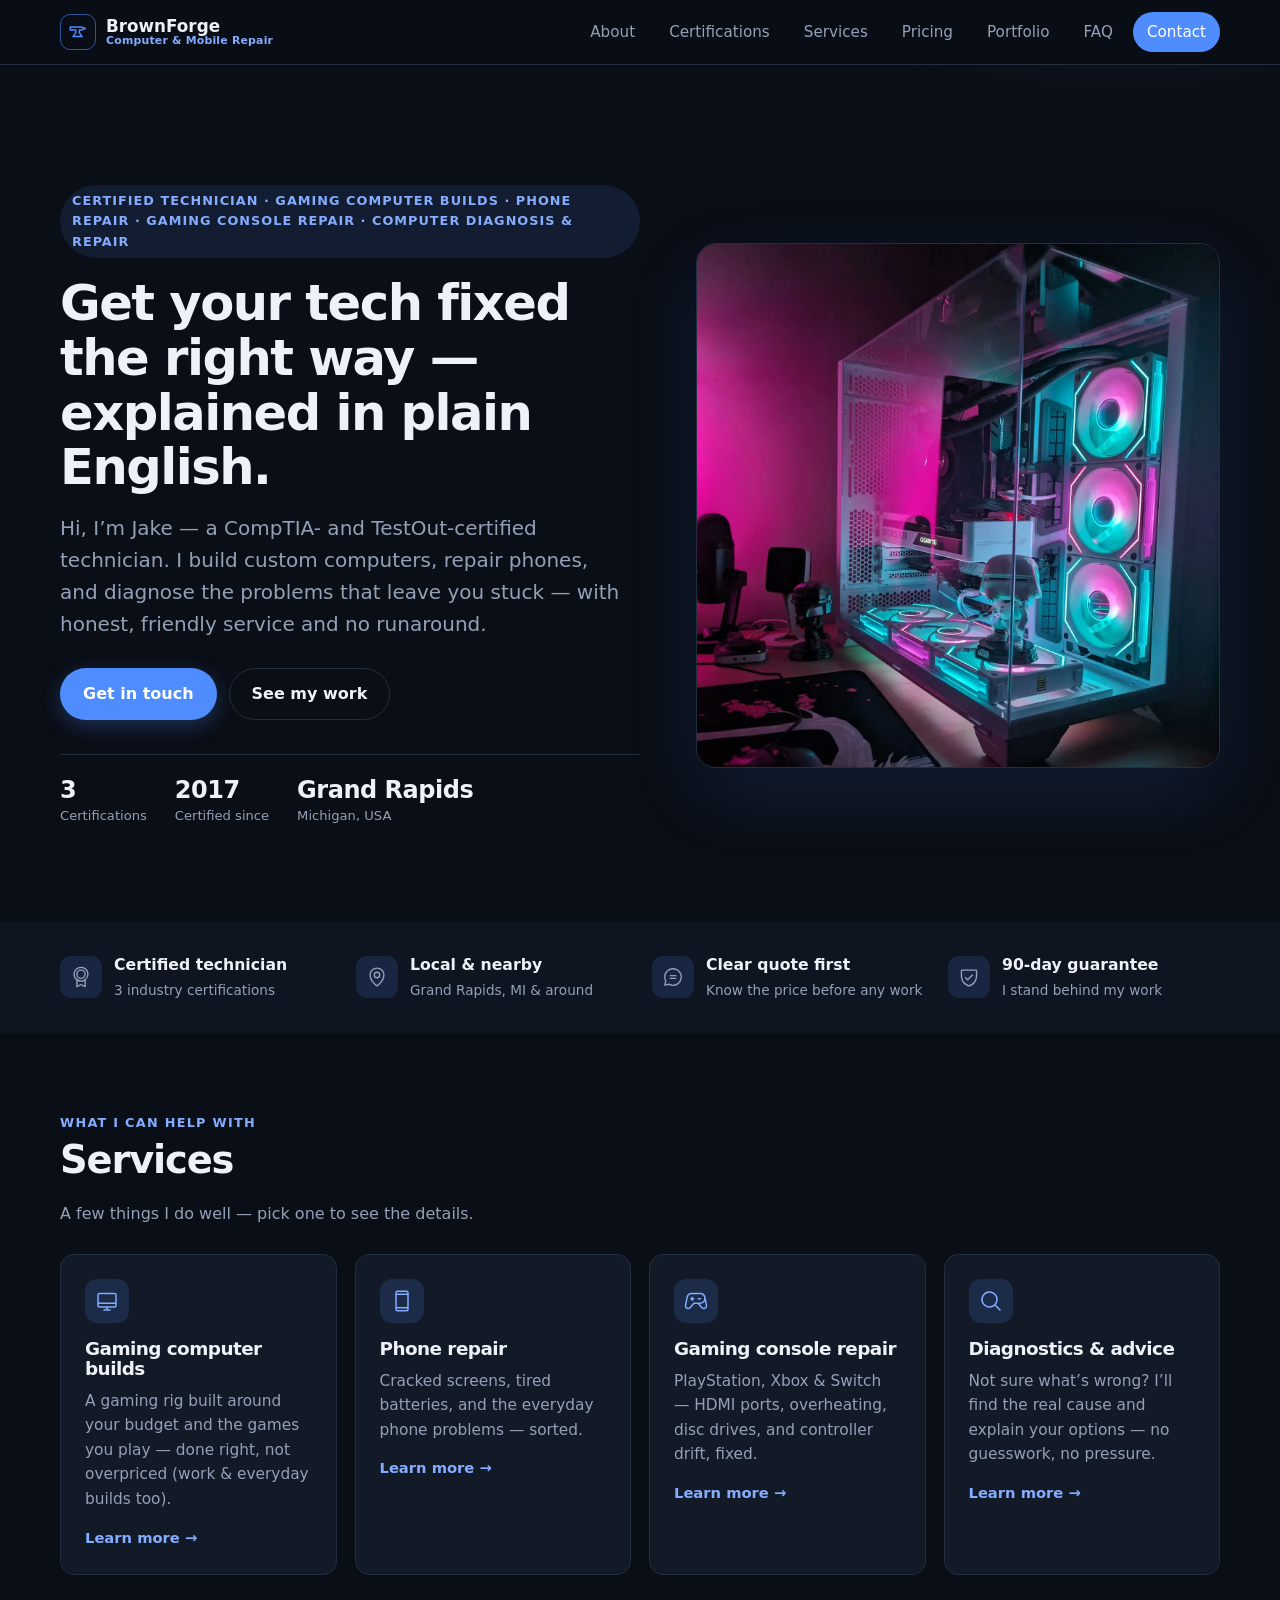
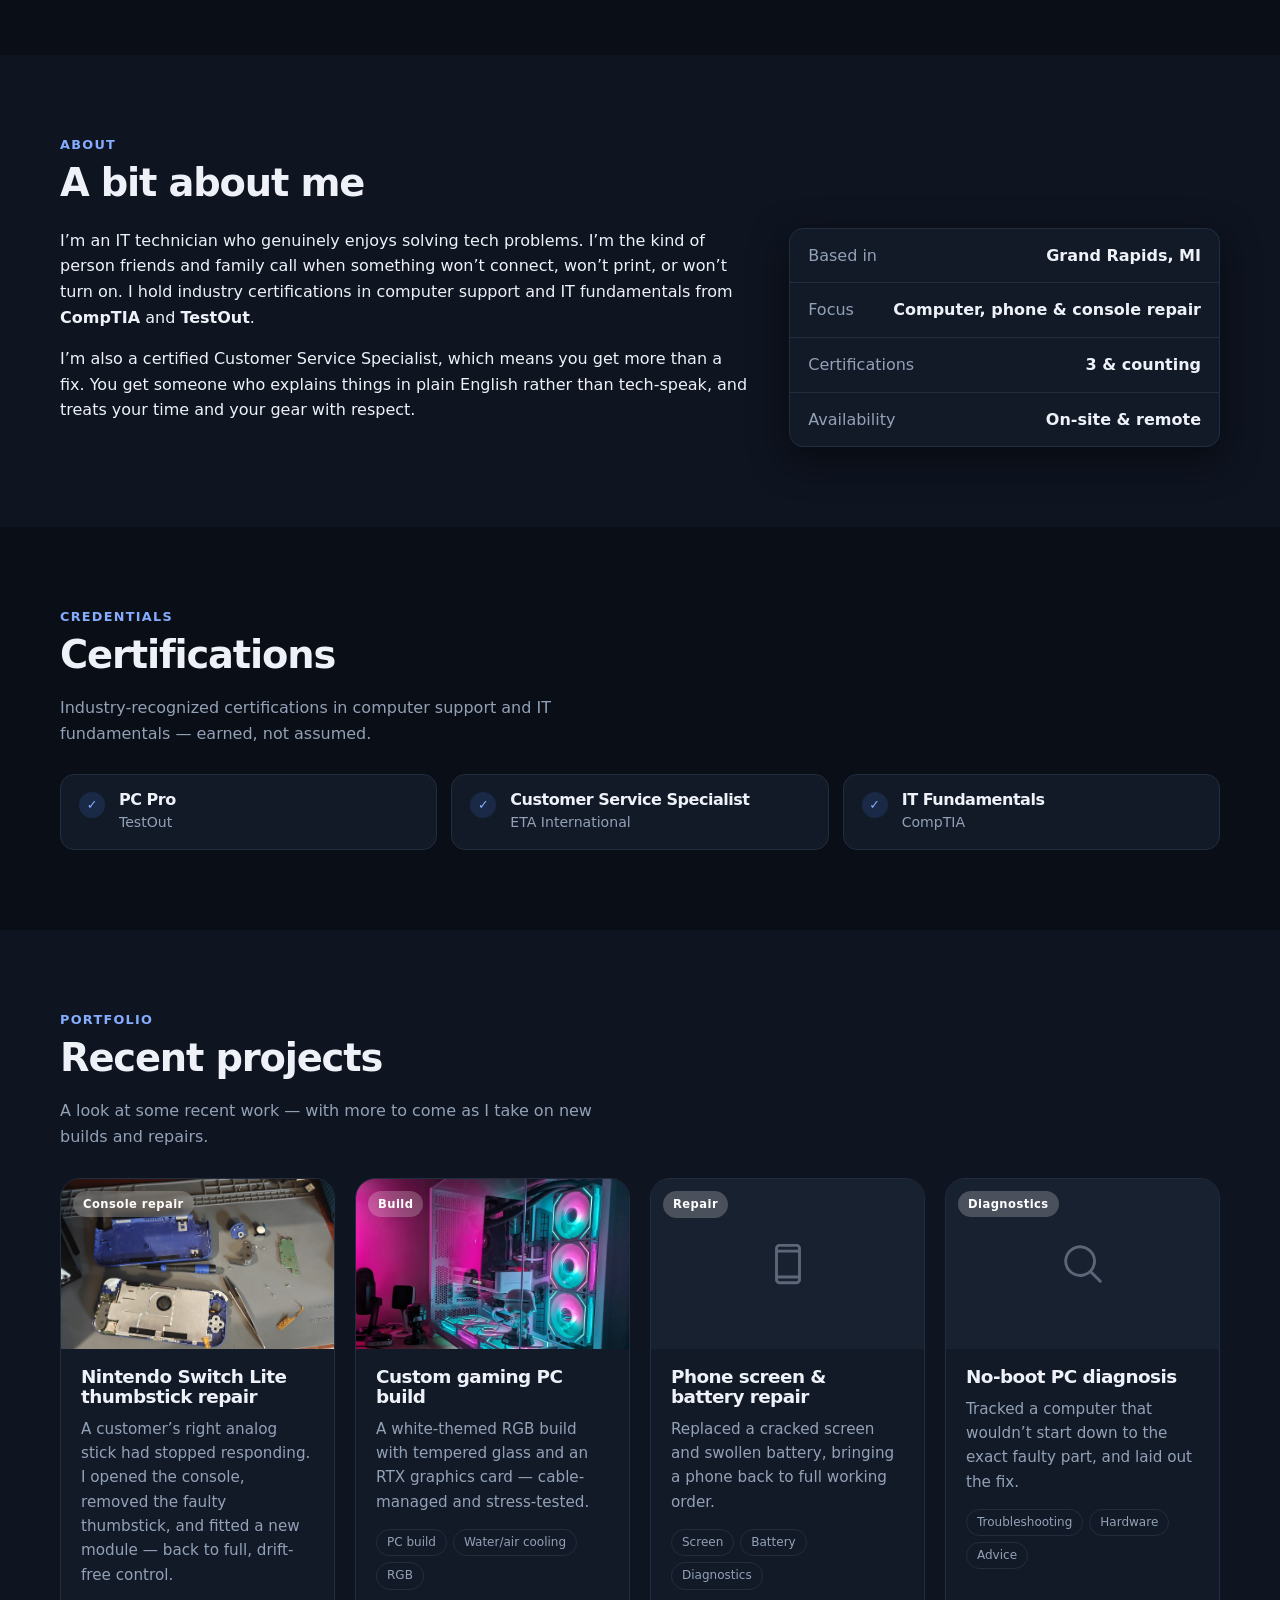
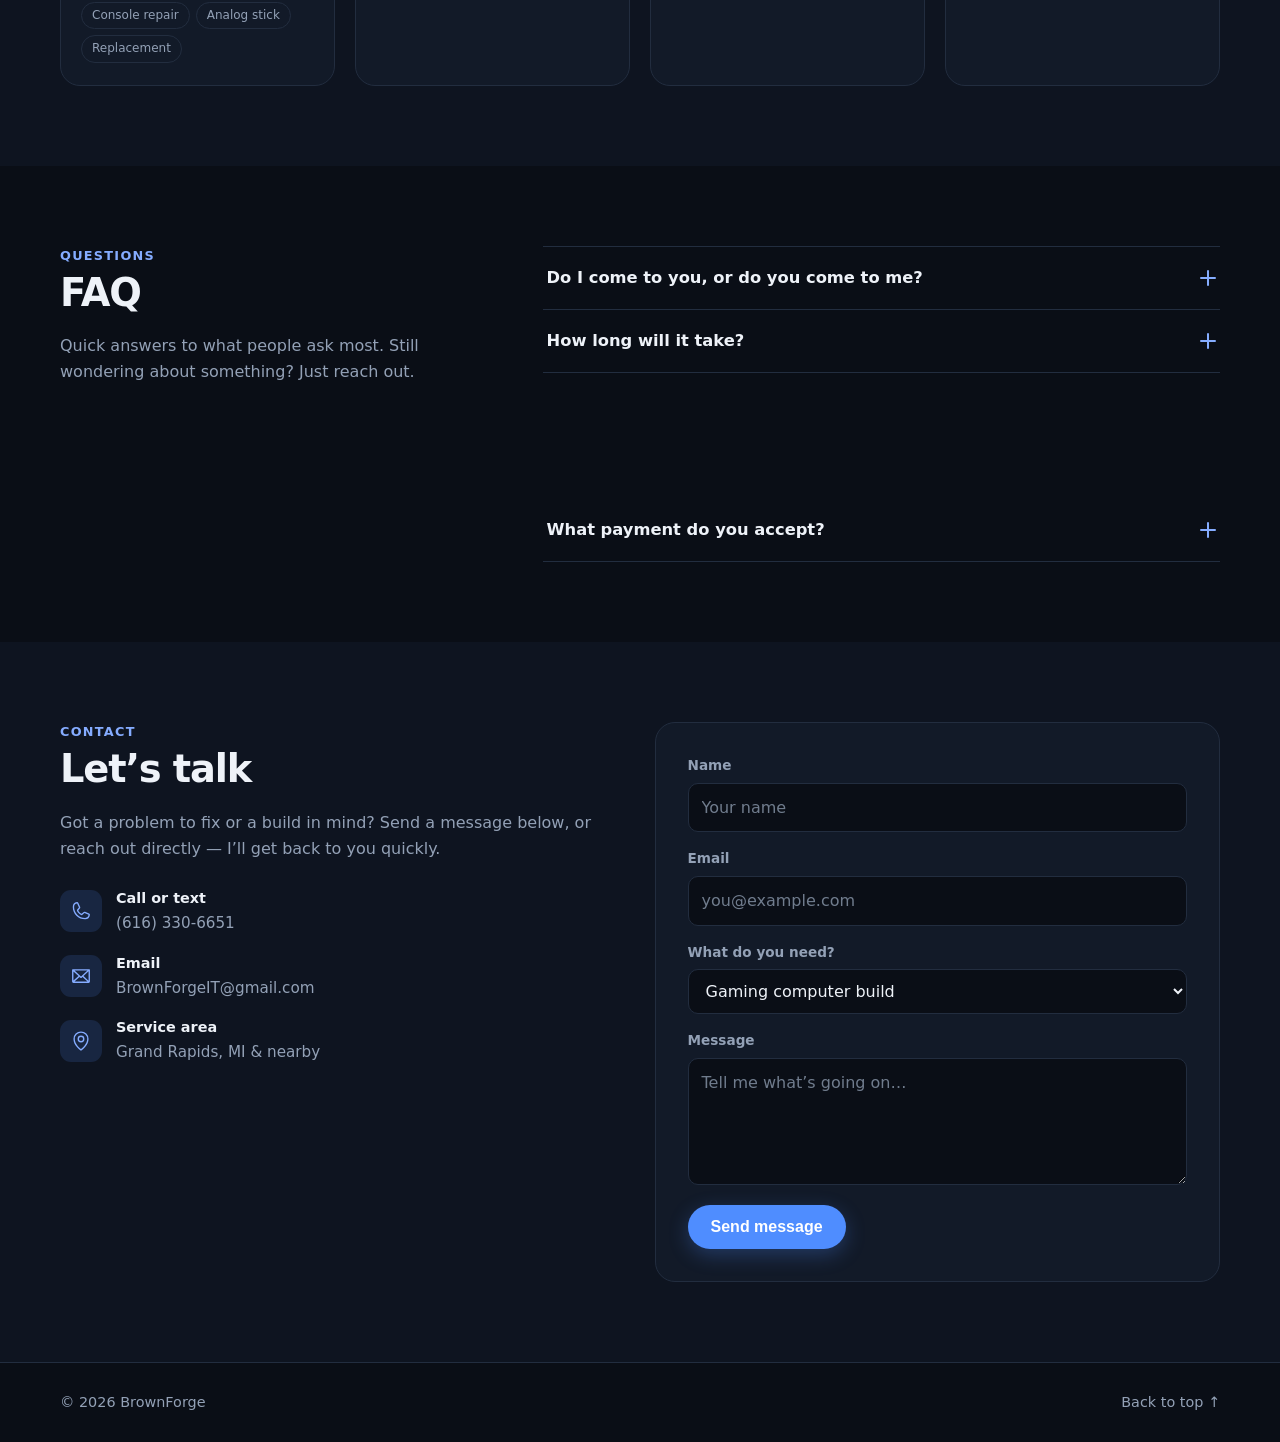
==== index.html @ c75d3c76 "Remove em-dashes from About section Rework the two About paragraphs into clean sentence breaks inste" ====
<!DOCTYPE html>
<html lang="en">
<head>
  <meta charset="UTF-8" />
  <meta name="viewport" content="width=device-width, initial-scale=1" />

  <!-- ============================================================= -->
  <!--  EDIT ME:  Your name / brand, and the one-line description.   -->
  <!-- ============================================================= -->
  <title>BrownForge Computer &amp; Mobile Repair — Grand Rapids, MI</title>
  <meta name="description" content="BrownForge Computer &amp; Mobile Repair — certified technician in Grand Rapids, MI. Gaming PC builds, phone repair, gaming console repair, and computer diagnostics, explained in plain English." />

  <!-- Social / link-preview card -->
  <meta property="og:site_name" content="BrownForge Computer &amp; Mobile Repair" />
  <meta property="og:title" content="BrownForge Computer &amp; Mobile Repair" />
  <meta property="og:description" content="Certified computer &amp; phone repair in Grand Rapids, MI. Gaming PC builds, screen &amp; battery repair, gaming console repair, and diagnostics — explained in plain English." />
  <meta property="og:url" content="https://brownforgeit.com/" />
  <meta property="og:type" content="website" />
  <meta property="og:image" content="https://brownforgeit.com/assets/og-image.png" />
  <meta property="og:image:width" content="1200" />
  <meta property="og:image:height" content="630" />
  <meta property="og:image:alt" content="BrownForge Computer &amp; Mobile Repair logo" />
  <meta name="twitter:card" content="summary_large_image" />
  <meta name="twitter:image" content="https://brownforgeit.com/assets/og-image.png" />

  <meta name="theme-color" content="#0a0e16" />

  <link rel="icon" href="assets/favicon.svg" type="image/svg+xml" />
  <link rel="stylesheet" href="styles.css" />
</head>
<body>
  <!-- Header / nav -->
  <header class="site-header" id="top">
    <div class="wrap header-inner">
      <a class="brand" href="#top" aria-label="BrownForge Computer &amp; Mobile Repair — home">
        <span class="brand-mark" aria-hidden="true">
          <svg viewBox="0 0 24 24" fill="none" stroke="currentColor" stroke-width="1.6" stroke-linecap="round" stroke-linejoin="round">
            <path d="M3.5 6.5 H15.5 L20 8.2 L15.5 9.9 H13.5 V13 L16.5 17 H6.5 L9.5 13 V9.9 H3.5 Z"/>
          </svg>
        </span>
        <span class="brand-name">BrownForge <span class="brand-sub">Computer &amp; Mobile Repair</span></span>
      </a>

      <nav class="nav" id="nav" aria-label="Primary">
        <a href="#about">About</a>
        <a href="#certs">Certifications</a>
        <a href="#services">Services</a>
        <a href="pricing.html">Pricing</a>
        <a href="#portfolio">Portfolio</a>
        <a href="#faq">FAQ</a>
        <a href="#contact" class="nav-cta">Contact</a>
      </nav>

      <button class="nav-toggle" id="navToggle" aria-label="Menu" aria-expanded="false">
        <span></span><span></span><span></span>
      </button>
    </div>
  </header>

  <main>
    <!-- Hero -->
    <section class="hero">
      <div class="wrap hero-inner">
        <div class="hero-text">
          <p class="eyebrow">Certified technician · Gaming computer builds · phone repair · gaming console repair · computer diagnosis &amp; repair</p>
          <h1>Get your tech fixed the right&nbsp;way &mdash;<br />explained in plain English.</h1>
          <p class="lede">
            Hi, I&rsquo;m Jake &mdash; a CompTIA- and TestOut-certified
            technician. I build custom computers, repair phones, and diagnose
            the problems that leave you stuck &mdash; with honest, friendly
            service and no runaround.
          </p>
          <div class="hero-actions">
            <a href="#contact" class="btn btn-primary">Get in touch</a>
            <a href="#portfolio" class="btn btn-ghost">See my work</a>
          </div>
          <ul class="hero-stats">
            <li><strong>3</strong><span>Certifications</span></li>
            <li><strong>2017</strong><span>Certified since</span></li>
            <li><strong>Grand Rapids</strong><span>Michigan, USA</span></li>
          </ul>
        </div>
        <figure class="hero-media">
          <img src="assets/pc-build.jpg"
               alt="Custom white gaming PC built by Jake — tempered-glass case, Gigabyte GeForce RTX graphics card, and triple RGB cooling fans" />
        </figure>
      </div>
    </section>

    <!-- Trust bar -->
    <section class="section section-alt trust-section">
      <div class="wrap">
        <ul class="trust-bar">
          <li>
            <span class="trust-ico" aria-hidden="true"><svg class="ico" viewBox="0 0 256 256" fill="currentColor" aria-hidden="true"><path d="M216,96A88,88,0,1,0,72,163.83V240a8,8,0,0,0,11.58,7.16L128,225l44.43,22.21A8.07,8.07,0,0,0,176,248a8,8,0,0,0,8-8V163.83A87.85,87.85,0,0,0,216,96ZM56,96a72,72,0,1,1,72,72A72.08,72.08,0,0,1,56,96ZM168,227.06l-36.43-18.21a8,8,0,0,0-7.16,0L88,227.06V174.37a87.89,87.89,0,0,0,80,0ZM128,152A56,56,0,1,0,72,96,56.06,56.06,0,0,0,128,152Zm0-96A40,40,0,1,1,88,96,40,40,0,0,1,128,56Z"/></svg></span>
            <div><strong>Certified technician</strong><span>3 industry certifications</span></div>
          </li>
          <li>
            <span class="trust-ico" aria-hidden="true"><svg class="ico" viewBox="0 0 256 256" fill="currentColor" aria-hidden="true"><path d="M128,64a40,40,0,1,0,40,40A40,40,0,0,0,128,64Zm0,64a24,24,0,1,1,24-24A24,24,0,0,1,128,128Zm0-112a88.1,88.1,0,0,0-88,88c0,31.4,14.51,64.68,42,96.25a254.19,254.19,0,0,0,41.45,38.3,8,8,0,0,0,9.18,0A254.19,254.19,0,0,0,174,200.25c27.45-31.57,42-64.85,42-96.25A88.1,88.1,0,0,0,128,16Zm0,206c-16.53-13-72-60.75-72-118a72,72,0,0,1,144,0C200,161.23,144.53,209,128,222Z"/></svg></span>
            <div><strong>Local &amp; nearby</strong><span>Grand Rapids, MI &amp; around</span></div>
          </li>
          <li>
            <span class="trust-ico" aria-hidden="true"><svg class="ico" viewBox="0 0 256 256" fill="currentColor" aria-hidden="true"><path d="M168,112a8,8,0,0,1-8,8H96a8,8,0,0,1,0-16h64A8,8,0,0,1,168,112Zm-8,24H96a8,8,0,0,0,0,16h64a8,8,0,0,0,0-16Zm72-8A104,104,0,0,1,79.12,219.82L45.07,231.17a16,16,0,0,1-20.24-20.24l11.35-34.05A104,104,0,1,1,232,128Zm-16,0A88,88,0,1,0,51.81,172.06a8,8,0,0,1,.66,6.54L40,216,77.4,203.53a7.85,7.85,0,0,1,2.53-.42,8,8,0,0,1,4,1.08A88,88,0,0,0,216,128Z"/></svg></span>
            <div><strong>Clear quote first</strong><span>Know the price before any work</span></div>
          </li>
          <li>
            <span class="trust-ico" aria-hidden="true"><svg class="ico" viewBox="0 0 256 256" fill="currentColor" aria-hidden="true"><path d="M208,40H48A16,16,0,0,0,32,56v56c0,52.72,25.52,84.67,46.93,102.19,23.06,18.86,46,25.26,47,25.53a8,8,0,0,0,4.2,0c1-.27,23.91-6.67,47-25.53C198.48,196.67,224,164.72,224,112V56A16,16,0,0,0,208,40Zm0,72c0,37.07-13.66,67.16-40.6,89.42A129.3,129.3,0,0,1,128,223.62a128.25,128.25,0,0,1-38.92-21.81C61.82,179.51,48,149.3,48,112l0-56,160,0ZM82.34,141.66a8,8,0,0,1,11.32-11.32L112,148.69l50.34-50.35a8,8,0,0,1,11.32,11.32l-56,56a8,8,0,0,1-11.32,0Z"/></svg></span>
            <div><strong>90-day guarantee</strong><span>I stand behind my work</span></div>
          </li>
        </ul>
      </div>
    </section>

    <!-- Services -->
    <section id="services" class="section">
      <div class="wrap">
        <p class="kicker">What I can help with</p>
        <h2>Services</h2>
        <p class="section-lede">
          A few things I do well &mdash; pick one to see the details.
        </p>

        <div class="cards">
          <a class="card" href="pc-builds.html">
            <div class="card-ico" aria-hidden="true"><svg class="ico" viewBox="0 0 256 256" fill="currentColor" aria-hidden="true"><path d="M208,40H48A24,24,0,0,0,24,64V176a24,24,0,0,0,24,24h72v16H96a8,8,0,0,0,0,16h64a8,8,0,0,0,0-16H136V200h72a24,24,0,0,0,24-24V64A24,24,0,0,0,208,40ZM48,56H208a8,8,0,0,1,8,8v80H40V64A8,8,0,0,1,48,56ZM208,184H48a8,8,0,0,1-8-8V160H216v16A8,8,0,0,1,208,184Z"/></svg></div>
            <h3>Gaming computer builds</h3>
            <p>A gaming rig built around your budget and the games you play &mdash; done right, not overpriced (work &amp; everyday builds too).</p>
            <span class="card-link">Learn more &rarr;</span>
          </a>

          <a class="card" href="phone-repair.html">
            <div class="card-ico" aria-hidden="true"><svg class="ico" viewBox="0 0 256 256" fill="currentColor" aria-hidden="true"><path d="M176,16H80A24,24,0,0,0,56,40V216a24,24,0,0,0,24,24h96a24,24,0,0,0,24-24V40A24,24,0,0,0,176,16ZM72,64H184V192H72Zm8-32h96a8,8,0,0,1,8,8v8H72V40A8,8,0,0,1,80,32Zm96,192H80a8,8,0,0,1-8-8v-8H184v8A8,8,0,0,1,176,224Z"/></svg></div>
            <h3>Phone repair</h3>
            <p>Cracked screens, tired batteries, and the everyday phone problems &mdash; sorted.</p>
            <span class="card-link">Learn more &rarr;</span>
          </a>

          <a class="card" href="console-repair.html">
            <div class="card-ico" aria-hidden="true"><svg class="ico" viewBox="0 0 256 256" fill="currentColor" aria-hidden="true"><path d="M176,112H152a8,8,0,0,1,0-16h24a8,8,0,0,1,0,16ZM104,96H96V88a8,8,0,0,0-16,0v8H72a8,8,0,0,0,0,16h8v8a8,8,0,0,0,16,0v-8h8a8,8,0,0,0,0-16ZM241.48,200.65a36,36,0,0,1-54.94,4.81c-.12-.12-.24-.24-.35-.37L146.48,160h-37L69.81,205.09l-.35.37A36.08,36.08,0,0,1,44,216,36,36,0,0,1,8.56,173.75a.68.68,0,0,1,0-.14L24.93,89.52A59.88,59.88,0,0,1,83.89,40H172a60.08,60.08,0,0,1,59,49.25c0,.06,0,.12,0,.18l16.37,84.17a.68.68,0,0,1,0,.14A35.74,35.74,0,0,1,241.48,200.65ZM172,144a44,44,0,0,0,0-88H83.89A43.9,43.9,0,0,0,40.68,92.37l0,.13L24.3,176.59A20,20,0,0,0,58,194.3l41.92-47.59a8,8,0,0,1,6-2.71Zm59.7,32.59-8.74-45A60,60,0,0,1,172,160h-4.2L198,194.31a20.09,20.09,0,0,0,17.46,5.39,20,20,0,0,0,16.23-23.11Z"/></svg></div>
            <h3>Gaming console repair</h3>
            <p>PlayStation, Xbox &amp; Switch &mdash; HDMI ports, overheating, disc drives, and controller drift, fixed.</p>
            <span class="card-link">Learn more &rarr;</span>
          </a>

          <a class="card" href="diagnostics.html">
            <div class="card-ico" aria-hidden="true"><svg class="ico" viewBox="0 0 256 256" fill="currentColor" aria-hidden="true"><path d="M229.66,218.34l-50.07-50.06a88.11,88.11,0,1,0-11.31,11.31l50.06,50.07a8,8,0,0,0,11.32-11.32ZM40,112a72,72,0,1,1,72,72A72.08,72.08,0,0,1,40,112Z"/></svg></div>
            <h3>Diagnostics &amp; advice</h3>
            <p>Not sure what&rsquo;s wrong? I&rsquo;ll find the real cause and explain your options &mdash; no guesswork, no pressure.</p>
            <span class="card-link">Learn more &rarr;</span>
          </a>
        </div>
      </div>
    </section>

    <!-- About -->
    <section id="about" class="section section-alt">
      <div class="wrap">
        <p class="kicker">About</p>
        <h2>A bit about me</h2>
        <div class="about-grid">
          <div>
            <p>
              I&rsquo;m an IT technician who genuinely enjoys solving tech
              problems. I&rsquo;m the kind of person friends and family call when
              something won&rsquo;t connect, won&rsquo;t print, or won&rsquo;t
              turn on. I hold industry certifications in computer support
              and IT fundamentals from <strong>CompTIA</strong> and
              <strong>TestOut</strong>.
            </p>
            <p>
              I&rsquo;m also a certified Customer Service Specialist, which
              means you get more than a fix. You get someone who
              explains things in plain English rather than tech-speak, and
              treats your time and your gear with respect.
            </p>
          </div>
          <ul class="fact-list">
            <li><span>Based in</span> <strong>Grand Rapids, MI</strong></li>
            <li><span>Focus</span> <strong>Computer, phone &amp; console repair</strong></li>
            <li><span>Certifications</span> <strong>3 &amp; counting</strong></li>
            <li><span>Availability</span> <strong>On-site &amp; remote</strong></li>
          </ul>
        </div>
      </div>
    </section>

    <!-- Certifications -->
    <section id="certs" class="section">
      <div class="wrap">
        <p class="kicker">Credentials</p>
        <h2>Certifications</h2>
        <p class="section-lede">
          Industry-recognized certifications in computer support and IT
          fundamentals &mdash; earned, not assumed.
        </p>

        <div class="certs">
          <article class="cert">
            <span class="cert-badge" aria-hidden="true">✓</span>
            <div>
              <h3>PC Pro</h3>
              <p>TestOut</p>
            </div>
          </article>
          <article class="cert">
            <span class="cert-badge" aria-hidden="true">✓</span>
            <div>
              <h3>Customer Service Specialist</h3>
              <p>ETA International</p>
            </div>
          </article>
          <article class="cert">
            <span class="cert-badge" aria-hidden="true">✓</span>
            <div>
              <h3>IT Fundamentals</h3>
              <p>CompTIA</p>
            </div>
          </article>
        </div>
      </div>
    </section>

    <!-- Portfolio -->
    <section id="portfolio" class="section section-alt">
      <div class="wrap">
        <p class="kicker">Portfolio</p>
        <h2>Recent projects</h2>
        <p class="section-lede">
          A look at some recent work &mdash; with more to come as I take on
          new builds and repairs.
        </p>

        <!-- ============================================================= -->
        <!--  EDIT ME: Duplicate a .project block for each real project.    -->
        <!-- ============================================================= -->
        <div class="projects">
          <a class="project" href="#" aria-label="Nintendo Switch Lite thumbstick repair">
            <div class="project-thumb has-img" data-tag="Console repair">
              <img src="assets/switch-lite-thumbstick.jpg" alt="Nintendo Switch Lite opened on a repair mat — motherboard and blue housing separated, with the replacement right analog thumbstick module, a screwdriver and tweezers" />
            </div>
            <div class="project-body">
              <h3>Nintendo Switch Lite thumbstick repair</h3>
              <p>A customer&rsquo;s right analog stick had stopped responding. I opened the console, removed the faulty thumbstick, and fitted a new module &mdash; back to full, drift-free control.</p>
              <ul class="tags"><li>Console repair</li><li>Analog stick</li><li>Replacement</li></ul>
            </div>
          </a>

          <a class="project" href="#" aria-label="Project one">
            <div class="project-thumb has-img" data-tag="Build">
              <img src="assets/pc-build.jpg" alt="Custom white RGB gaming PC with tempered glass, RTX graphics card, and triple cooling fans" />
            </div>
            <div class="project-body">
              <h3>Custom gaming PC build</h3>
              <p>A white-themed RGB build with tempered glass and an RTX graphics card — cable-managed and stress-tested.</p>
              <ul class="tags"><li>PC build</li><li>Water/air cooling</li><li>RGB</li></ul>
            </div>
          </a>

          <a class="project" href="#" aria-label="Project two">
            <div class="project-thumb" data-tag="Repair"><svg class="ico" viewBox="0 0 256 256" fill="currentColor" aria-hidden="true"><path d="M176,16H80A24,24,0,0,0,56,40V216a24,24,0,0,0,24,24h96a24,24,0,0,0,24-24V40A24,24,0,0,0,176,16ZM72,64H184V192H72Zm8-32h96a8,8,0,0,1,8,8v8H72V40A8,8,0,0,1,80,32Zm96,192H80a8,8,0,0,1-8-8v-8H184v8A8,8,0,0,1,176,224Z"/></svg></div>
            <div class="project-body">
              <h3>Phone screen &amp; battery repair</h3>
              <p>Replaced a cracked screen and swollen battery, bringing a phone back to full working order.</p>
              <ul class="tags"><li>Screen</li><li>Battery</li><li>Diagnostics</li></ul>
            </div>
          </a>

          <a class="project" href="#" aria-label="Project three">
            <div class="project-thumb" data-tag="Diagnostics"><svg class="ico" viewBox="0 0 256 256" fill="currentColor" aria-hidden="true"><path d="M229.66,218.34l-50.07-50.06a88.11,88.11,0,1,0-11.31,11.31l50.06,50.07a8,8,0,0,0,11.32-11.32ZM40,112a72,72,0,1,1,72,72A72.08,72.08,0,0,1,40,112Z"/></svg></div>
            <div class="project-body">
              <h3>No-boot PC diagnosis</h3>
              <p>Tracked a computer that wouldn&rsquo;t start down to the exact faulty part, and laid out the fix.</p>
              <ul class="tags"><li>Troubleshooting</li><li>Hardware</li><li>Advice</li></ul>
            </div>
          </a>
        </div>
      </div>
    </section>

    <!-- FAQ -->
    <section id="faq" class="section">
      <div class="wrap faq-wrap">
        <div class="faq-head">
          <p class="kicker">Questions</p>
          <h2>FAQ</h2>
          <p class="section-lede">Quick answers to what people ask most. Still wondering about something? Just reach out.</p>
        </div>
        <div class="faq">
          <details class="faq-item">
            <summary>Do I come to you, or do you come to me?<span class="faq-mark" aria-hidden="true"></span></summary>
            <p>Both work. Phone repairs and diagnostics are usually easiest as a drop-off, while for PC builds and setup I can arrange whatever&rsquo;s most convenient. I&rsquo;m based in Grand Rapids, MI and serve the surrounding area.</p>
          </details>
          <details class="faq-item">
            <summary>How long will it take?<span class="faq-mark" aria-hidden="true"></span></summary>
            <p>Diagnostics are often same-day. Phone screen, battery, and many console repairs are typically done within a day of the part arriving. Custom builds depend on parts &mdash; most components show up within a few days, with rarer parts taking up to about two weeks.</p>
          </details>
          <details class="faq-item">
            <summary>How much do you charge?<span class="faq-mark" aria-hidden="true"></span></summary>
            <p>Every job is a little different, so I&rsquo;ll always give you a clear quote up front before any work starts &mdash; no surprises. We diagnose first, then you decide whether to go ahead. A diagnostic is $40, and it&rsquo;s waived if you go ahead with the repair. See the <a href="pricing.html">pricing page</a> for typical ranges.</p>
          </details>
          <details class="faq-item">
            <summary>Do you stand behind your work?<span class="faq-mark" aria-hidden="true"></span></summary>
            <p>Absolutely &mdash; every job comes with a 90-day workmanship guarantee. If something I built or repaired has an issue related to my work, get in touch within 90 days and I&rsquo;ll make it right.</p>
          </details>
          <details class="faq-item">
            <summary>What payment do you accept?<span class="faq-mark" aria-hidden="true"></span></summary>
            <p>Cash and common digital payment methods. We&rsquo;ll sort out the details when you book.</p>
          </details>
        </div>
      </div>
    </section>

    <!-- Contact -->
    <section id="contact" class="section section-alt">
      <div class="wrap contact-grid">
        <div class="contact-info">
          <p class="kicker">Contact</p>
          <h2>Let&rsquo;s talk</h2>
          <p class="section-lede">
            Got a problem to fix or a build in mind? Send a message below, or
            reach out directly &mdash; I&rsquo;ll get back to you quickly.
          </p>
          <ul class="contact-methods">
            <li>
              <span class="c-ico" aria-hidden="true"><svg class="ico" viewBox="0 0 256 256" fill="currentColor" aria-hidden="true"><path d="M222.37,158.46l-47.11-21.11-.13-.06a16,16,0,0,0-15.17,1.4,8.12,8.12,0,0,0-.75.56L134.87,160c-15.42-7.49-31.34-23.29-38.83-38.51l20.78-24.71c.2-.25.39-.5.57-.77a16,16,0,0,0,1.32-15.06l0-.12L97.54,33.64a16,16,0,0,0-16.62-9.52A56.26,56.26,0,0,0,32,80c0,79.4,64.6,144,144,144a56.26,56.26,0,0,0,55.88-48.92A16,16,0,0,0,222.37,158.46ZM176,208A128.14,128.14,0,0,1,48,80,40.2,40.2,0,0,1,82.87,40a.61.61,0,0,0,0,.12l21,47L83.2,111.86a6.13,6.13,0,0,0-.57.77,16,16,0,0,0-1,15.7c9.06,18.53,27.73,37.06,46.46,46.11a16,16,0,0,0,15.75-1.14,8.44,8.44,0,0,0,.74-.56L168.89,152l47,21.05h0s.08,0,.11,0A40.21,40.21,0,0,1,176,208Z"/></svg></span>
              <div><strong>Call or text</strong><a href="tel:+16163306651">(616)&nbsp;330-6651</a></div>
            </li>
            <li>
              <span class="c-ico" aria-hidden="true"><svg class="ico" viewBox="0 0 256 256" fill="currentColor" aria-hidden="true"><path d="M224,48H32a8,8,0,0,0-8,8V192a16,16,0,0,0,16,16H216a16,16,0,0,0,16-16V56A8,8,0,0,0,224,48Zm-96,85.15L52.57,64H203.43ZM98.71,128,40,181.81V74.19Zm11.84,10.85,12,11.05a8,8,0,0,0,10.82,0l12-11.05,58,53.15H52.57ZM157.29,128,216,74.18V181.82Z"/></svg></span>
              <div><strong>Email</strong><a href="mailto:BrownForgeIT@gmail.com">BrownForgeIT@gmail.com</a></div>
            </li>
            <li>
              <span class="c-ico" aria-hidden="true"><svg class="ico" viewBox="0 0 256 256" fill="currentColor" aria-hidden="true"><path d="M128,64a40,40,0,1,0,40,40A40,40,0,0,0,128,64Zm0,64a24,24,0,1,1,24-24A24,24,0,0,1,128,128Zm0-112a88.1,88.1,0,0,0-88,88c0,31.4,14.51,64.68,42,96.25a254.19,254.19,0,0,0,41.45,38.3,8,8,0,0,0,9.18,0A254.19,254.19,0,0,0,174,200.25c27.45-31.57,42-64.85,42-96.25A88.1,88.1,0,0,0,128,16Zm0,206c-16.53-13-72-60.75-72-118a72,72,0,0,1,144,0C200,161.23,144.53,209,128,222Z"/></svg></span>
              <div><strong>Service area</strong><span>Grand Rapids, MI &amp; nearby</span></div>
            </li>
          </ul>
        </div>

        <div class="contact-form-wrap">
          <form class="contact-form" id="contactForm" action="https://formspree.io/f/mnjeolee" method="POST">
            <!-- Formspree settings -->
            <input type="hidden" name="_subject" value="New message from brownforgeit.com" />
            <input type="hidden" name="_next" value="https://brownforgeit.com/thanks.html" />
            <!-- honeypot: bots fill this, humans never see it -->
            <input type="text" name="_gotcha" tabindex="-1" autocomplete="off" style="display:none" aria-hidden="true" />

            <div class="field">
              <label for="cf-name">Name</label>
              <input id="cf-name" name="name" type="text" required placeholder="Your name" />
            </div>
            <div class="field">
              <label for="cf-email">Email</label>
              <input id="cf-email" name="email" type="email" required placeholder="you@example.com" />
            </div>
            <div class="field">
              <label for="cf-topic">What do you need?</label>
              <select id="cf-topic" name="topic">
                <option>Gaming computer build</option>
                <option>Phone repair</option>
                <option>Gaming console repair</option>
                <option>Diagnostics &amp; advice</option>
                <option>Something else</option>
              </select>
            </div>
            <div class="field">
              <label for="cf-msg">Message</label>
              <textarea id="cf-msg" name="message" rows="4" required placeholder="Tell me what&rsquo;s going on…"></textarea>
            </div>
            <p class="form-error" id="formError" role="alert" hidden></p>
            <button type="submit" class="btn btn-primary">Send message</button>
          </form>
          <div class="form-success" id="formSuccess" hidden>
            <span class="c-ico" aria-hidden="true" style="margin:0 auto 14px"><svg class="ico" viewBox="0 0 256 256" fill="currentColor" aria-hidden="true"><path d="M173.66,98.34a8,8,0,0,1,0,11.32l-56,56a8,8,0,0,1-11.32,0l-24-24a8,8,0,0,1,11.32-11.32L112,148.69l50.34-50.35A8,8,0,0,1,173.66,98.34ZM232,128A104,104,0,1,1,128,24,104.11,104.11,0,0,1,232,128Zm-16,0a88,88,0,1,0-88,88A88.1,88.1,0,0,0,216,128Z"/></svg></span>
            <h3>Message sent &mdash; thank you!</h3>
            <p>Thanks for reaching out. I&rsquo;ll get back to you at the email you provided as soon as I can.</p>
          </div>
        </div>
      </div>
    </section>
  </main>

  <footer class="site-footer">
    <div class="wrap footer-inner">
      <span>&copy; <span id="year"></span> BrownForge</span>
      <a href="#top" class="to-top">Back to top ↑</a>
    </div>
  </footer>

  <script src="app.js"></script>
</body>
</html>
---- styles.css ----
/* =================================================================
   Theme tokens — edit these to rebrand the whole site at once.
   Bold & dark: committed dark theme with one crisp accent.
   ================================================================= */
:root {
  --accent: #4f8dff;          /* crisp blue accent (on accent = white ink) */
  --accent-strong: #85acff;   /* lighter accent for text/links on dark */
  --accent-ink: #ffffff;      /* text on accent */
  --accent-soft: color-mix(in srgb, var(--accent) 15%, transparent);

  --bg: #0a0e16;              /* near-black navy */
  --bg-alt: #0e1420;         /* subtly lifted band */
  --surface: #121a28;        /* cards */
  --surface-2: #18212f;      /* subtle tiles */
  --border: #222d3f;

  --text: #eef2f8;
  --text-soft: #93a1b6;

  --radius: 14px;
  --radius-lg: 20px;
  --shadow: 0 12px 36px rgba(0, 0, 0, 0.5);
  --maxw: 1200px;
  --font: system-ui, -apple-system, "Segoe UI", Roboto, Helvetica, Arial, sans-serif;
}

/* ---------- base ---------- */
* { box-sizing: border-box; }
[hidden] { display: none !important; }
html { scroll-behavior: smooth; }
body {
  margin: 0;
  font-family: var(--font);
  color: var(--text);
  background: var(--bg);
  line-height: 1.6;
  -webkit-font-smoothing: antialiased;
}
h1, h2, h3 { line-height: 1.1; margin: 0 0 .5em; letter-spacing: -0.03em; font-weight: 800; }
p { margin: 0 0 1em; }
a { color: inherit; text-decoration: none; }

/* consistent inline icons — Phosphor (filled, inherit text color via currentColor) */
.ico { width: 24px; height: 24px; display: block; fill: currentColor; }
code {
  font-family: ui-monospace, "SF Mono", Menlo, Consolas, monospace;
  background: var(--bg-alt);
  border: 1px solid var(--border);
  padding: .1em .4em;
  border-radius: 6px;
  font-size: .88em;
}
.wrap { width: 100%; max-width: var(--maxw); margin: 0 auto; padding: 0 20px; }

/* ---------- header ---------- */
.site-header {
  position: sticky;
  top: 0;
  z-index: 50;
  background: color-mix(in srgb, var(--bg) 82%, transparent);
  backdrop-filter: saturate(160%) blur(10px);
  border-bottom: 1px solid var(--border);
}
.header-inner {
  display: flex;
  align-items: center;
  justify-content: space-between;
  height: 64px;
}
.brand { display: flex; align-items: center; gap: 10px; font-weight: 700; }
.brand-mark {
  display: inline-grid;
  place-items: center;
  width: 36px; height: 36px;
  border-radius: 10px;
  background: transparent;
  border: 1.5px solid color-mix(in srgb, var(--accent) 55%, transparent);
  color: var(--accent);
  flex: none;
}
.brand-mark svg { width: 22px; height: 22px; display: block; }
.brand-name { display: flex; flex-direction: column; font-size: 1.05rem; line-height: 1.08; }
.brand-sub { color: var(--accent-strong); font-weight: 600; font-size: .68rem; letter-spacing: .02em; }

.nav { display: flex; align-items: center; gap: 6px; }
.nav a {
  padding: 8px 14px;
  border-radius: 999px;
  color: var(--text-soft);
  font-weight: 500;
  font-size: .95rem;
  transition: color .15s, background .15s;
}
.nav a:hover { color: var(--text); background: var(--bg-alt); }
.nav .nav-cta {
  color: var(--accent-ink);
  background: var(--accent);
}
.nav .nav-cta:hover { background: var(--accent-strong); color: var(--accent-ink); }

.nav-toggle {
  display: none;
  flex-direction: column;
  gap: 5px;
  background: none;
  border: 0;
  cursor: pointer;
  padding: 8px;
}
.nav-toggle span {
  width: 24px; height: 2px;
  background: var(--text);
  border-radius: 2px;
  transition: transform .2s, opacity .2s;
}

/* ---------- hero ---------- */
.hero {
  position: relative;
  padding: clamp(64px, 12vw, 120px) 0 clamp(48px, 9vw, 96px);
  overflow: hidden;
}
.hero::before {
  content: "";
  position: absolute;
  inset: -30% -10% auto 20%;
  height: 560px;
  background:
    radial-gradient(45% 55% at 75% 15%, color-mix(in srgb, var(--accent) 20%, transparent), transparent 70%);
  z-index: -1;
  filter: blur(20px);
  opacity: .8;
}
.eyebrow {
  display: inline-block;
  font-size: .8rem;
  font-weight: 600;
  letter-spacing: .08em;
  text-transform: uppercase;
  color: var(--accent-strong);
  background: color-mix(in srgb, var(--accent) 12%, transparent);
  padding: 6px 12px;
  border-radius: 999px;
  margin-bottom: 18px;
}
.hero-inner {
  display: grid;
  grid-template-columns: 1.05fr 0.95fr;
  gap: clamp(32px, 5vw, 56px);
  align-items: center;
}
.hero h1 { font-size: clamp(1.9rem, 5vw, 3.1rem); margin-bottom: .35em; }
.lede {
  font-size: clamp(1.05rem, 2.4vw, 1.25rem);
  color: var(--text-soft);
  max-width: 44ch;
}
.hero-actions { display: flex; flex-wrap: wrap; gap: 12px; margin-top: 28px; }
.hero-stats {
  list-style: none;
  display: flex;
  flex-wrap: wrap;
  gap: 28px;
  margin: 34px 0 0;
  padding: 22px 0 0;
  border-top: 1px solid var(--border);
}
.hero-stats li { display: flex; flex-direction: column; }
.hero-stats strong { font-size: 1.5rem; line-height: 1.1; letter-spacing: -0.02em; }
.hero-stats span { font-size: .82rem; color: var(--text-soft); margin-top: 2px; }
.hero-media {
  margin: 0;
  border-radius: var(--radius-lg);
  overflow: hidden;
  border: 1px solid var(--border);
  box-shadow:
    0 24px 70px rgba(79, 141, 255, 0.16),
    var(--shadow);
  aspect-ratio: 1 / 1;
}
.hero-media img { display: block; width: 100%; height: 100%; object-fit: cover; }

@media (max-width: 860px) {
  .hero-inner { grid-template-columns: 1fr; }
  .hero-media { max-width: 460px; }
}

/* ---------- buttons ---------- */
.btn {
  display: inline-flex;
  align-items: center;
  justify-content: center;
  padding: 12px 22px;
  border-radius: 999px;
  font-weight: 600;
  font-size: 1rem;
  cursor: pointer;
  transition: transform .12s ease, background .15s, box-shadow .15s;
  border: 1px solid transparent;
}
.btn:active { transform: translateY(1px); }
.btn-primary { background: var(--accent); color: var(--accent-ink); box-shadow: 0 6px 20px rgba(79, 141, 255, 0.28); }
.btn-primary:hover { background: var(--accent-strong); }
.btn-ghost { background: transparent; border-color: var(--border); color: var(--text); }
.btn-ghost:hover { background: var(--bg-alt); }

/* ---------- sections ---------- */
.section { padding: clamp(48px, 7vw, 80px) 0; }
.section-alt { background: var(--bg-alt); }
.kicker {
  font-size: .8rem;
  font-weight: 700;
  letter-spacing: .1em;
  text-transform: uppercase;
  color: var(--accent-strong);
  margin-bottom: 6px;
}
.section h2 { font-size: clamp(1.6rem, 4vw, 2.4rem); }
.section-lede { color: var(--text-soft); max-width: 56ch; }

/* about */
.about-grid {
  display: grid;
  grid-template-columns: 1.6fr 1fr;
  gap: 40px;
  margin-top: 24px;
  align-items: start;
}
.fact-list {
  list-style: none;
  margin: 0; padding: 0;
  border: 1px solid var(--border);
  border-radius: var(--radius);
  background: var(--surface);
  box-shadow: var(--shadow);
  overflow: hidden;
}
.fact-list li {
  display: flex;
  justify-content: space-between;
  gap: 12px;
  padding: 14px 18px;
  border-bottom: 1px solid var(--border);
}
.fact-list li:last-child { border-bottom: 0; }
.fact-list span { color: var(--text-soft); }

/* cards (services) */
.cards {
  display: grid;
  grid-template-columns: repeat(auto-fit, minmax(220px, 1fr));
  gap: 18px;
  margin-top: 28px;
}
.card {
  background: var(--surface);
  border: 1px solid var(--border);
  border-radius: var(--radius);
  padding: 24px;
  transition: transform .15s ease, box-shadow .15s;
}
.card:hover { transform: translateY(-3px); box-shadow: var(--shadow); }
.card-ico {
  display: inline-grid; place-items: center;
  width: 44px; height: 44px; border-radius: 12px;
  background: var(--accent-soft); color: var(--accent-strong);
  margin-bottom: 16px;
}
.card-ico .ico { width: 24px; height: 24px; }
.card h3 { font-size: 1.15rem; }
.card p { color: var(--text-soft); margin: 0; font-size: .96rem; }
.card .card-note {
  margin: 10px 0 0;
  font-size: .82rem;
  color: var(--accent-strong);
  background: color-mix(in srgb, var(--accent) 10%, transparent);
  border-radius: 8px;
  padding: 7px 10px;
}

/* clickable service cards */
a.card { text-decoration: none; color: inherit; display: block; }
.card-link { display: inline-block; margin-top: 14px; font-weight: 600; font-size: .92rem; color: var(--accent-strong); }
a.card:hover { border-color: color-mix(in srgb, var(--accent) 40%, var(--border)); }
a.card:hover .card-link { text-decoration: underline; }

/* trust bar */
.trust-section { padding-top: 30px; padding-bottom: 30px; }
.trust-bar {
  list-style: none; margin: 0; padding: 0;
  display: grid; grid-template-columns: repeat(auto-fit, minmax(210px, 1fr)); gap: 20px 24px;
}
.trust-bar li { display: flex; align-items: center; gap: 12px; }
.trust-ico {
  flex: none; display: grid; place-items: center;
  width: 42px; height: 42px; border-radius: 11px;
  background: var(--accent-soft); color: var(--accent-strong);
}
.trust-ico .ico { width: 22px; height: 22px; }
.trust-bar strong { display: block; font-size: .98rem; }
.trust-bar li span { color: var(--text-soft); font-size: .85rem; }

/* ---------- service detail pages ---------- */
.svc-hero { padding-top: clamp(36px, 6vw, 64px); }
.back-link { display: inline-block; margin-bottom: 22px; color: var(--text-soft); font-weight: 500; font-size: .92rem; }
.back-link:hover { color: var(--accent-strong); }
.svc-hero-head { display: flex; gap: 20px; align-items: flex-start; }
.svc-ico {
  flex: none; display: grid; place-items: center;
  width: 60px; height: 60px; border-radius: 16px;
  color: var(--accent-strong);
  background: var(--accent-soft);
}
.svc-ico .ico { width: 28px; height: 28px; }
.svc-hero-head h1 { font-size: clamp(1.9rem, 5vw, 2.8rem); margin-bottom: .2em; }
.svc-hero-head .lede { max-width: 52ch; }
.svc-hero .hero-actions { margin-top: 26px; }

.included {
  list-style: none; margin: 26px 0 0; padding: 0;
  display: grid; grid-template-columns: repeat(auto-fit, minmax(280px, 1fr)); gap: 12px 28px;
}
.included li { position: relative; padding-left: 30px; color: var(--text-soft); }
.included li::before {
  content: "✓"; position: absolute; left: 0; top: -1px;
  color: var(--accent-strong); font-weight: 700;
}

.steps {
  list-style: none; margin: 30px 0 0; padding: 0;
  display: grid; grid-template-columns: repeat(auto-fit, minmax(200px, 1fr)); gap: 28px 24px;
}
.steps li { display: flex; flex-direction: column; gap: 12px; align-items: flex-start; }
.step-n {
  flex: none; display: grid; place-items: center;
  width: 34px; height: 34px; border-radius: 50%;
  background: var(--accent);
  color: var(--accent-ink); font-weight: 700;
}
.steps h3 { font-size: 1.05rem; margin: 3px 0 3px; }
.steps p { color: var(--text-soft); margin: 0; max-width: 60ch; }

.cta-band {
  text-align: center;
  background: var(--surface); border: 1px solid var(--border);
  border-radius: var(--radius-lg); box-shadow: var(--shadow);
  padding: clamp(32px, 6vw, 56px);
}
.cta-band h2 { font-size: clamp(1.5rem, 3.5vw, 2rem); }
.cta-band p { color: var(--text-soft); max-width: 48ch; margin: 0 auto 22px; }

/* certifications */
.certs {
  display: grid;
  grid-template-columns: repeat(auto-fit, minmax(240px, 1fr));
  gap: 14px;
  margin-top: 28px;
}
.cert {
  display: flex;
  gap: 14px;
  align-items: flex-start;
  background: var(--surface);
  border: 1px solid var(--border);
  border-radius: var(--radius);
  padding: 16px 18px;
  transition: transform .15s ease, box-shadow .15s;
}
.cert:hover { transform: translateY(-2px); box-shadow: var(--shadow); }
.cert-badge {
  flex: none;
  display: grid;
  place-items: center;
  width: 26px; height: 26px;
  font-size: .8rem;
  font-weight: 700;
  color: var(--accent-strong);
  background: color-mix(in srgb, var(--accent) 14%, transparent);
  border-radius: 999px;
  margin-top: 1px;
}
.cert h3 { font-size: 1rem; margin: 0 0 2px; }
.cert p { margin: 0; color: var(--text-soft); font-size: .88rem; }

/* projects */
.projects {
  display: grid;
  grid-template-columns: repeat(auto-fit, minmax(260px, 1fr));
  gap: 20px;
  margin-top: 28px;
}
.project {
  display: flex;
  flex-direction: column;
  background: var(--surface);
  border: 1px solid var(--border);
  border-radius: var(--radius-lg);
  overflow: hidden;
  transition: transform .15s ease, box-shadow .15s, border-color .15s;
}
.project:hover {
  transform: translateY(-4px);
  box-shadow: var(--shadow);
  border-color: color-mix(in srgb, var(--accent) 40%, var(--border));
}
.project-thumb {
  position: relative;
  aspect-ratio: 16 / 10;
  display: grid;
  place-items: center;
  color: var(--text-soft);
  background: var(--surface-2);
}
.project-thumb .ico { width: 46px; height: 46px; opacity: .55; }
.project-thumb.has-img { background: none; }
.project-thumb img {
  position: absolute;
  inset: 0;
  width: 100%;
  height: 100%;
  object-fit: cover;
}
.project-thumb::after {
  content: attr(data-tag);
  position: absolute;
  top: 12px; left: 12px;
  font-size: .72rem;
  font-weight: 600;
  letter-spacing: .04em;
  padding: 4px 10px;
  border-radius: 999px;
  background: rgba(255, 255, 255, 0.22);
  color: #fff;
  backdrop-filter: blur(2px);
}
.project-body { padding: 18px 20px 22px; }
.project-body h3 { font-size: 1.15rem; }
.project-body p { color: var(--text-soft); font-size: .95rem; }
.tags { list-style: none; display: flex; flex-wrap: wrap; gap: 6px; margin: 12px 0 0; padding: 0; }
.tags li {
  font-size: .75rem;
  color: var(--text-soft);
  border: 1px solid var(--border);
  border-radius: 999px;
  padding: 3px 10px;
}

/* faq */
.faq-head .section-lede { margin-top: 10px; }
.faq { margin-top: 28px; border-top: 1px solid var(--border); }
@media (min-width: 861px) {
  .faq-wrap { display: grid; grid-template-columns: 0.85fr 1.35fr; gap: 56px; align-items: start; }
  .faq-head { position: sticky; top: 88px; }
  .faq { margin-top: 0; }
}
.faq-item { border-bottom: 1px solid var(--border); }
.faq-item summary {
  list-style: none;
  cursor: pointer;
  padding: 18px 4px;
  display: flex;
  align-items: center;
  justify-content: space-between;
  gap: 16px;
  font-weight: 600;
  font-size: 1.02rem;
}
.faq-item summary::-webkit-details-marker { display: none; }
.faq-item summary:hover { color: var(--accent-strong); }
.faq-mark { flex: none; position: relative; width: 16px; height: 16px; }
.faq-mark::before, .faq-mark::after {
  content: "";
  position: absolute;
  background: var(--accent-strong);
  border-radius: 2px;
  transition: transform .2s ease;
}
.faq-mark::before { top: 7px; left: 0; width: 16px; height: 2px; }
.faq-mark::after { left: 7px; top: 0; width: 2px; height: 16px; }
.faq-item[open] .faq-mark::after { transform: scaleY(0); }
.faq-item p { color: var(--text-soft); margin: 0 0 18px; padding: 0 4px; max-width: 68ch; }

/* scroll-reveal (only active when JS adds .js-reveal; content is visible otherwise) */
.js-reveal .reveal { opacity: 0; transform: translateY(16px); transition: opacity .5s ease, transform .5s ease; }
.js-reveal .reveal.in { opacity: 1; transform: none; }

/* contact */
.contact-inner { text-align: center; }
.contact-inner .section-lede { margin-left: auto; margin-right: auto; }
.contact-actions { display: flex; flex-wrap: wrap; gap: 12px; justify-content: center; margin-top: 8px; }

.contact-grid { display: grid; gap: 40px; }
@media (min-width: 861px) {
  .contact-grid { grid-template-columns: 1fr 1.05fr; gap: 56px; align-items: start; }
}
.contact-methods { list-style: none; margin: 26px 0 0; padding: 0; display: grid; gap: 16px; }
.contact-methods li { display: flex; gap: 14px; align-items: center; }
.c-ico {
  flex: none; display: grid; place-items: center;
  width: 42px; height: 42px; border-radius: 11px;
  background: var(--accent-soft); color: var(--accent-strong);
}
.c-ico .ico { width: 22px; height: 22px; }
.contact-methods strong { display: block; font-size: .9rem; }
.contact-methods a, .contact-methods li > div > span { color: var(--text-soft); font-size: .95rem; }
.contact-methods a:hover { color: var(--accent-strong); }

.contact-form {
  display: grid; gap: 16px;
  background: var(--surface); border: 1px solid var(--border);
  border-radius: var(--radius-lg); padding: clamp(22px, 4vw, 32px);
}
.field { display: grid; gap: 6px; }
.field label { font-size: .85rem; font-weight: 600; color: var(--text-soft); }
.field input, .field select, .field textarea {
  width: 100%; font: inherit; color: var(--text);
  background: var(--bg); border: 1px solid var(--border); border-radius: 10px;
  padding: 11px 13px;
}
.field textarea { resize: vertical; min-height: 110px; }
.field input:focus, .field select:focus, .field textarea:focus {
  outline: none; border-color: var(--accent);
  box-shadow: 0 0 0 3px var(--accent-soft);
}
.field input::placeholder, .field textarea::placeholder { color: color-mix(in srgb, var(--text-soft) 75%, transparent); }
.contact-form .btn { justify-self: start; margin-top: 4px; }
.form-error { color: #ff8080; font-size: .9rem; margin: 0; }
.form-success {
  background: var(--surface); border: 1px solid var(--border);
  border-radius: var(--radius-lg); padding: clamp(28px, 4vw, 40px);
  text-align: center;
}
.form-success h3 { font-size: 1.3rem; }
.form-success p { color: var(--text-soft); margin: 0; }

/* footer */
.site-footer { border-top: 1px solid var(--border); padding: 28px 0; }
.footer-inner {
  display: flex;
  align-items: center;
  justify-content: space-between;
  color: var(--text-soft);
  font-size: .9rem;
}
.to-top:hover { color: var(--text); }

/* ---------- responsive ---------- */
@media (max-width: 760px) {
  .nav {
    position: fixed;
    inset: 64px 0 auto 0;
    flex-direction: column;
    align-items: stretch;
    gap: 4px;
    background: var(--bg);
    border-bottom: 1px solid var(--border);
    padding: 12px 20px 20px;
    transform: translateY(-140%);
    transition: transform .25s ease;
    box-shadow: var(--shadow);
  }
  .nav.open { transform: translateY(0); }
  .nav a { padding: 12px 14px; }
  .nav-toggle { display: flex; }
  .nav-toggle[aria-expanded="true"] span:nth-child(1) { transform: translateY(7px) rotate(45deg); }
  .nav-toggle[aria-expanded="true"] span:nth-child(2) { opacity: 0; }
  .nav-toggle[aria-expanded="true"] span:nth-child(3) { transform: translateY(-7px) rotate(-45deg); }

  .about-grid { grid-template-columns: 1fr; gap: 24px; }
}

/* ---------- pricing ---------- */
.pricing-list {
  list-style: none; margin: 28px 0 0; padding: 0;
  background: var(--surface);
  border: 1px solid var(--border);
  border-radius: var(--radius-lg);
  overflow: hidden;
  box-shadow: var(--shadow);
}
.pricing-list li {
  display: flex; justify-content: space-between; align-items: baseline; gap: 24px;
  padding: 18px 22px;
  border-top: 1px solid var(--border);
}
.pricing-list li:first-child { border-top: 0; }
.pricing-list .p-name { font-weight: 600; }
.pricing-list .p-name small {
  display: block; margin-top: 3px;
  font-weight: 400; font-size: .85rem; color: var(--text-soft);
}
.pricing-list .p-price {
  flex: none; text-align: right; white-space: nowrap;
  font-weight: 700; color: var(--accent-strong);
}
.pricing-list .p-price small {
  display: block; margin-top: 2px;
  font-weight: 500; font-size: .78rem; color: var(--text-soft);
}
.pricing-list li.p-highlight { background: var(--accent-soft); }

.price-callout {
  display: flex; gap: 16px; align-items: flex-start;
  margin-top: 24px; padding: 20px 22px;
  border-radius: var(--radius);
  background: var(--accent-soft);
  border: 1px solid color-mix(in srgb, var(--accent) 30%, var(--border));
}
.price-callout .c-ico {
  flex: none; display: grid; place-items: center;
  width: 40px; height: 40px; border-radius: 11px;
  color: var(--accent-strong);
  background: color-mix(in srgb, var(--accent) 18%, transparent);
}
.price-callout h3 { font-size: 1.05rem; margin: 2px 0 4px; }
.price-callout p { margin: 0; color: var(--text-soft); }

.price-fine { margin-top: 20px; font-size: .88rem; color: var(--text-soft); max-width: 60ch; }

/* short price note on service pages */
.price-hint {
  margin: 26px 0 0;
  padding: 16px 18px;
  border: 1px solid var(--border);
  border-left: 3px solid var(--accent);
  border-radius: var(--radius);
  background: var(--surface);
  font-size: .95rem; color: var(--text-soft);
}
.price-hint strong { color: var(--text); }
.price-hint a { color: var(--accent-strong); font-weight: 600; white-space: nowrap; }
.price-hint a:hover { text-decoration: underline; }

/* accessibility: honour reduced-motion */
@media (prefers-reduced-motion: reduce) {
  * { scroll-behavior: auto !important; transition: none !important; }
}
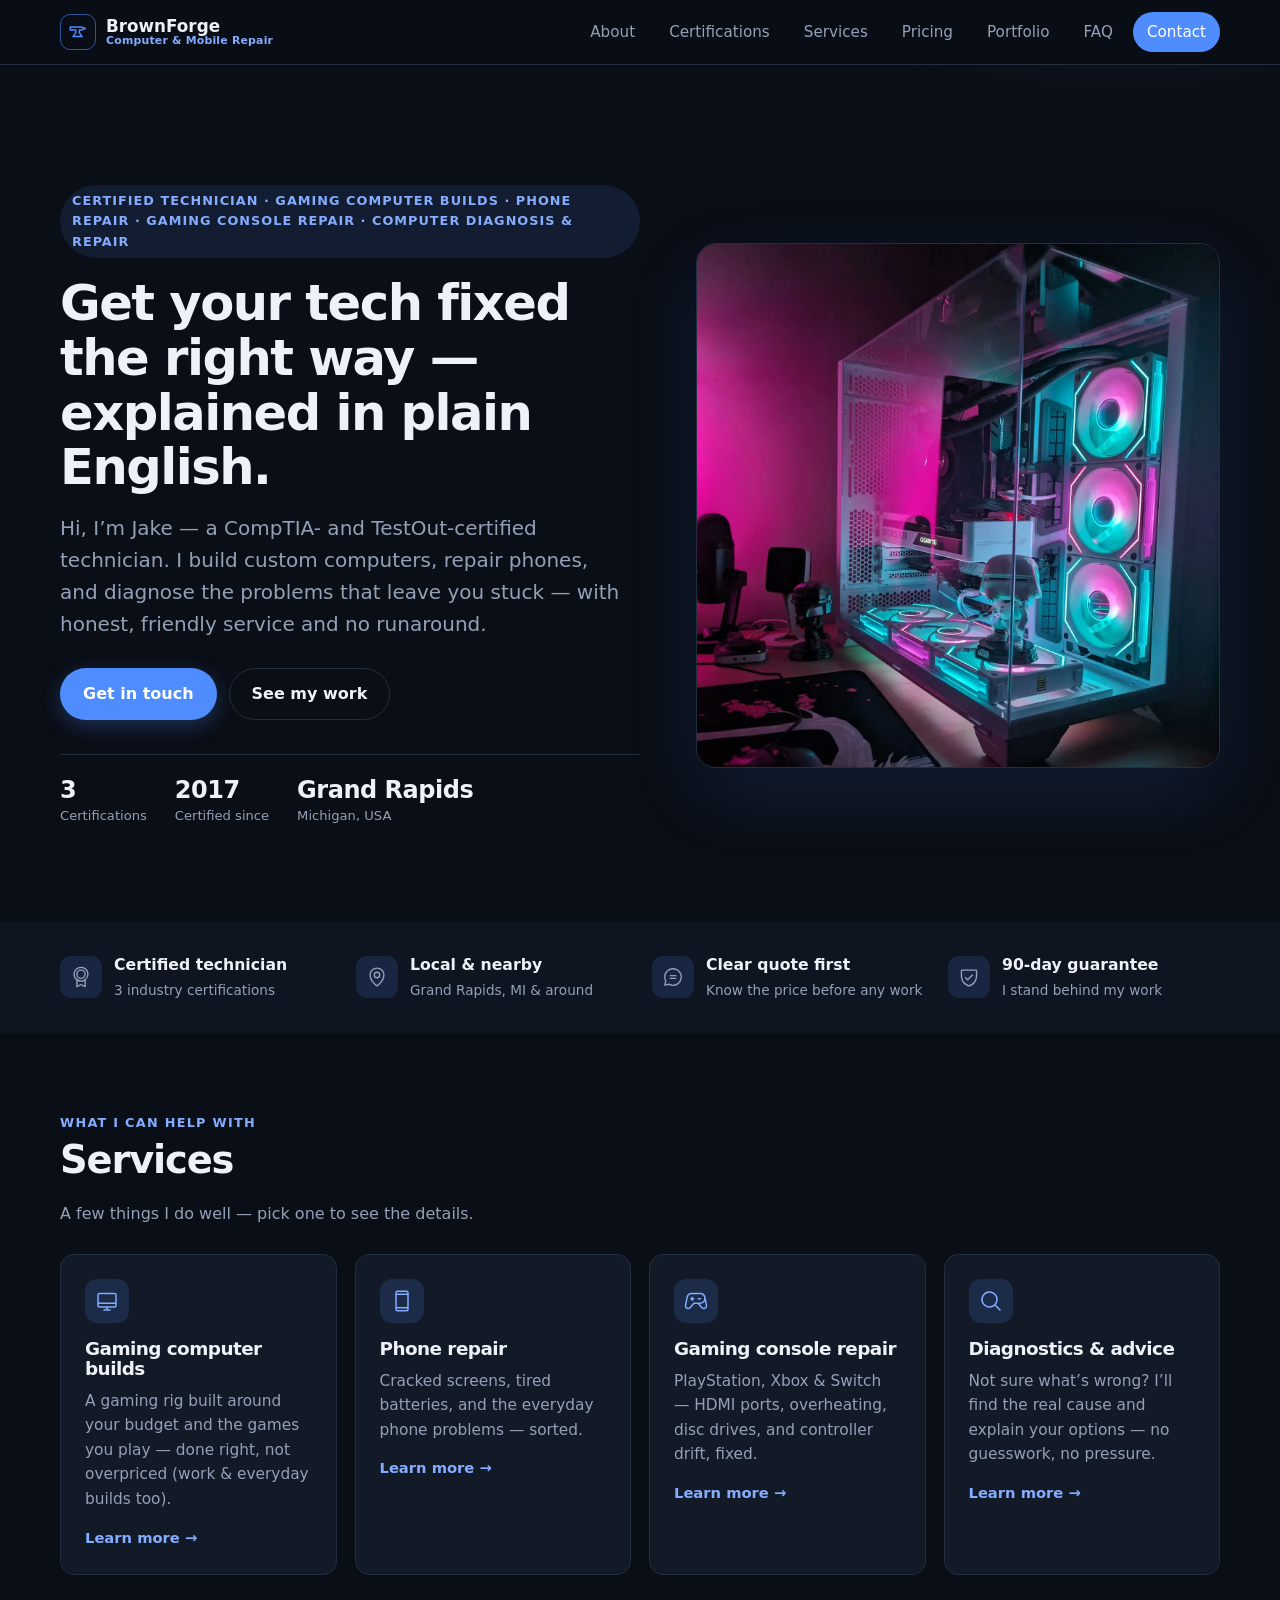
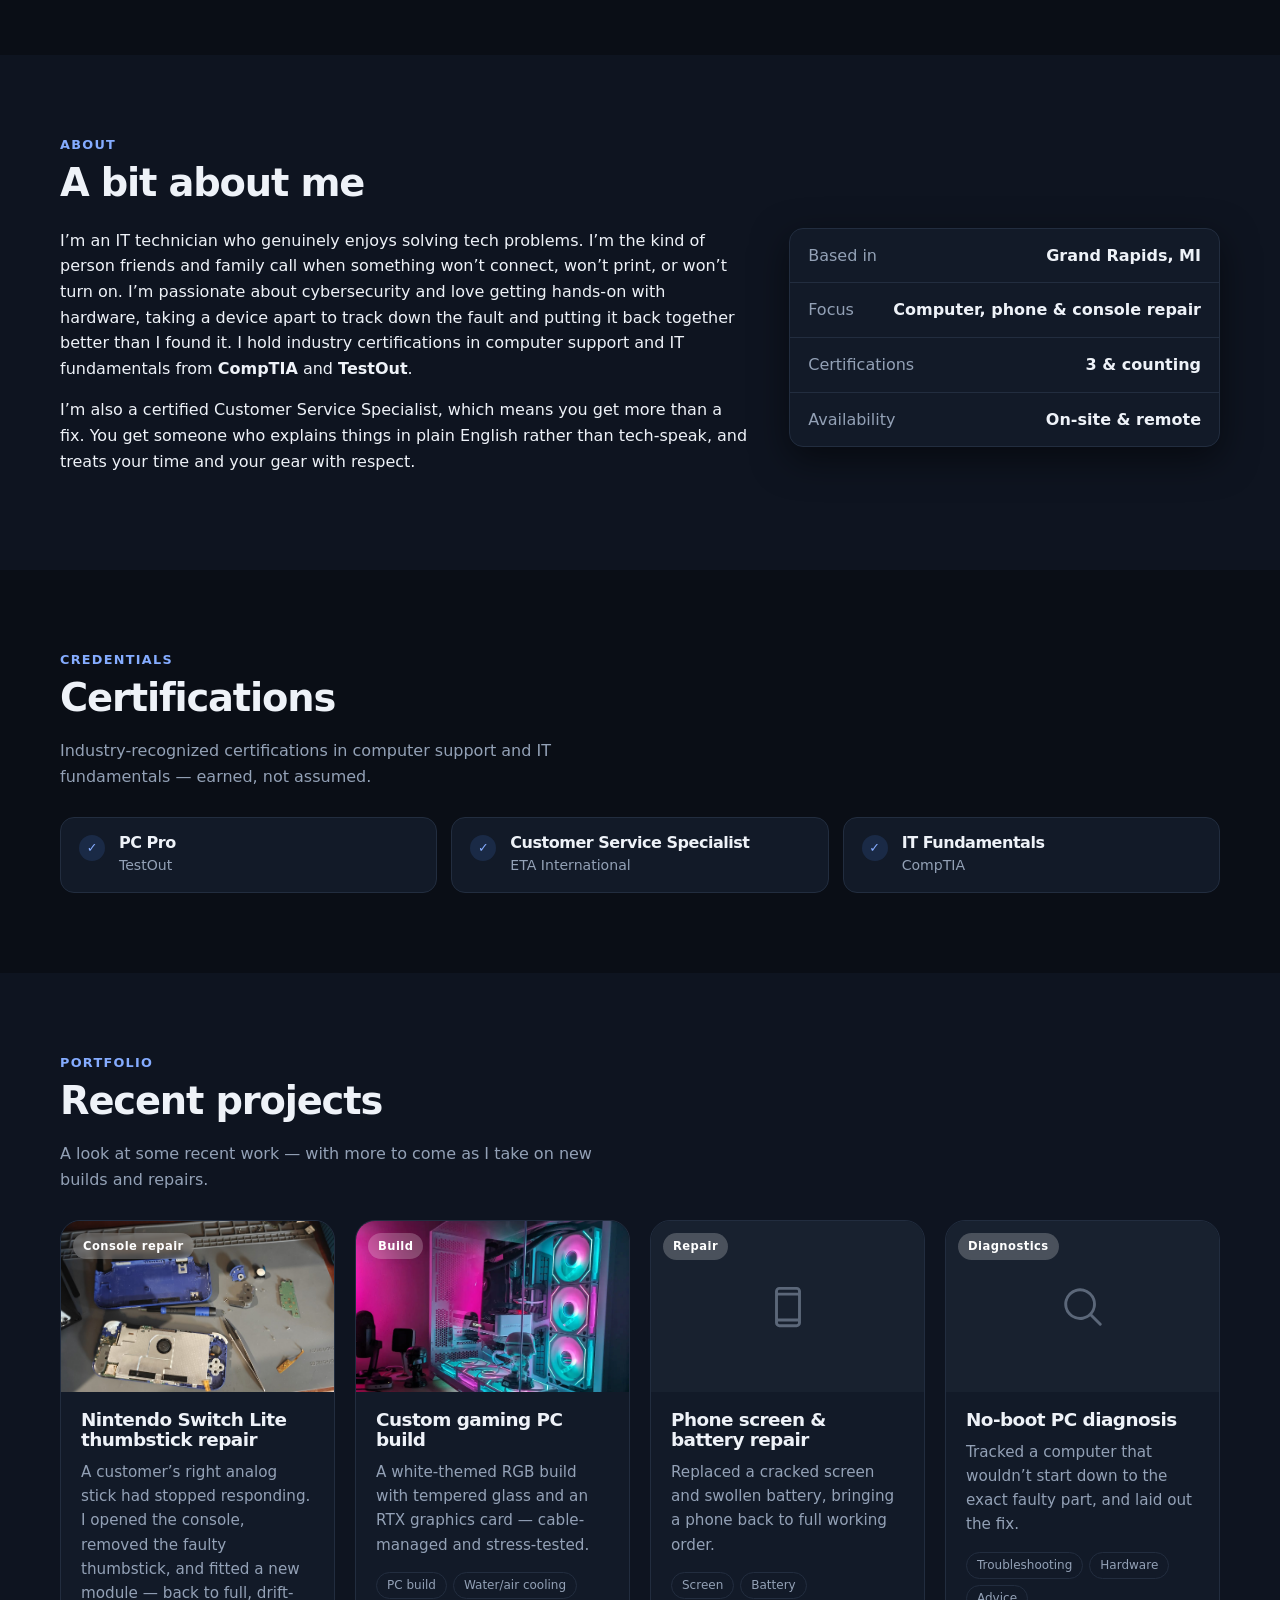
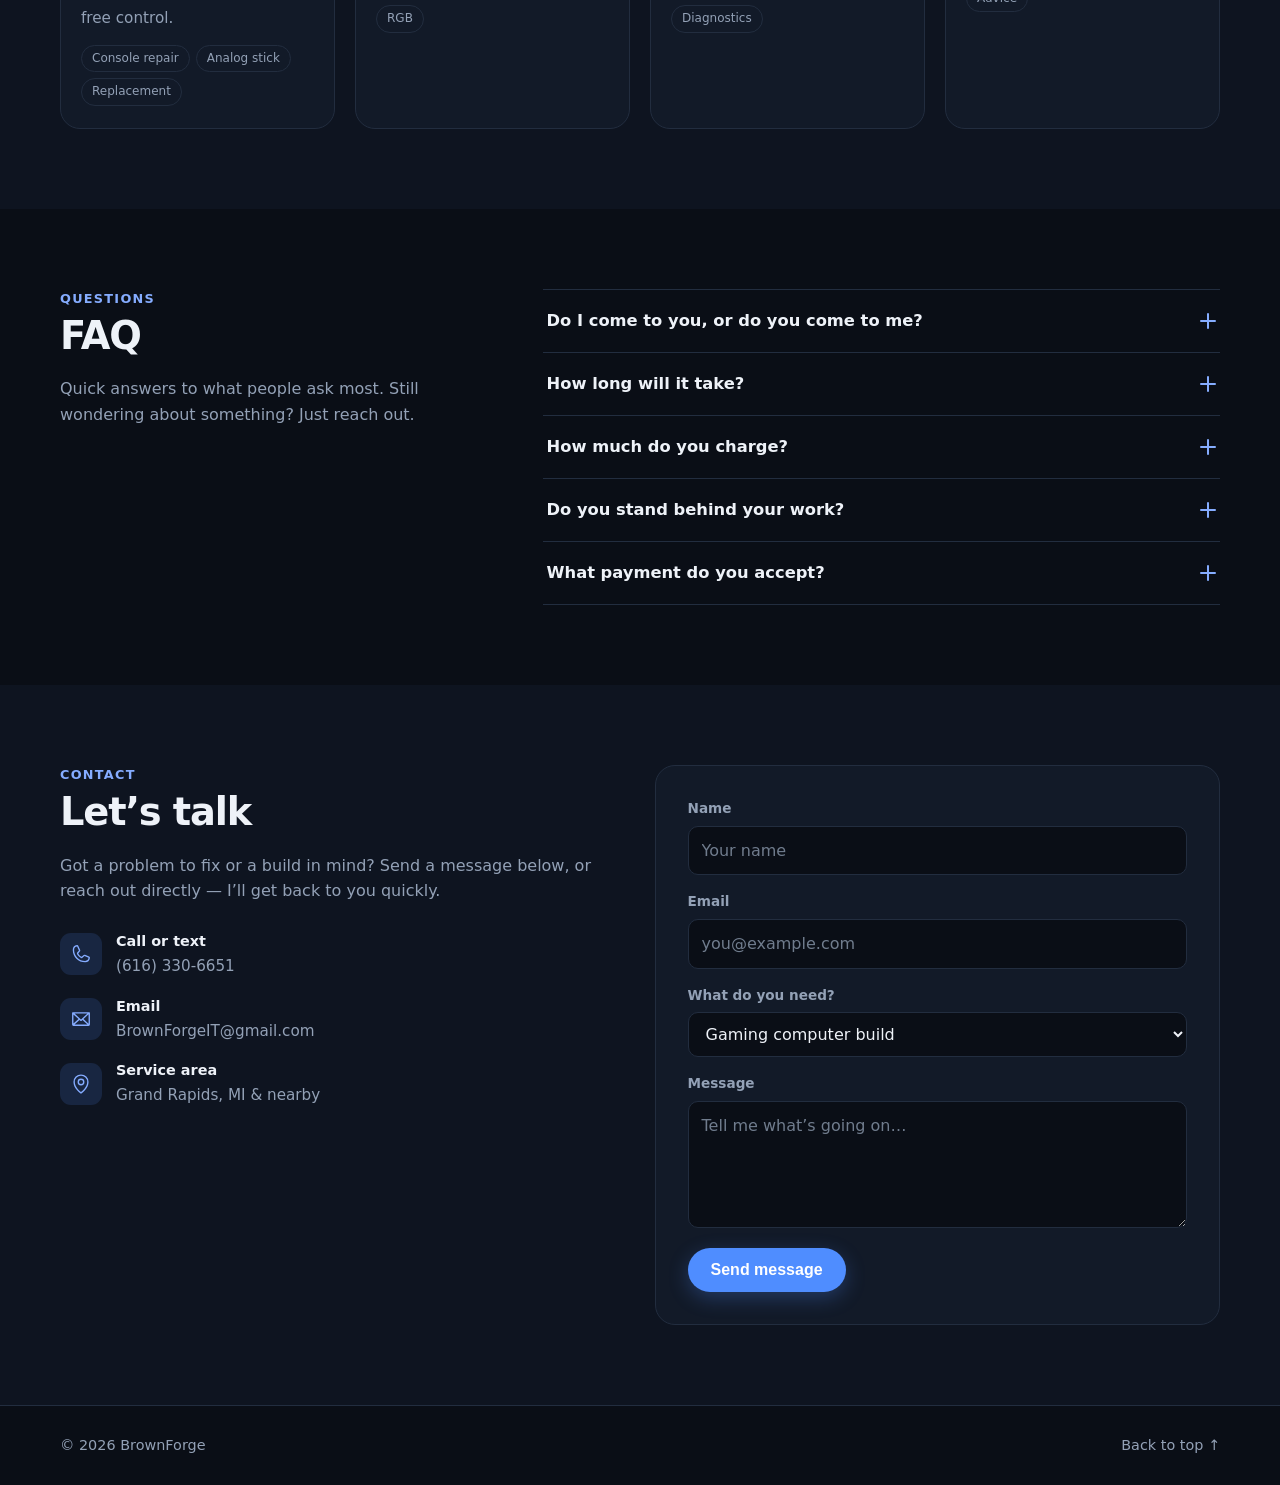
==== commit 83d31d30: "Add cybersecurity and hands-on hardware passion to About Expand the About intro with a line about en" ====
--- a/index.html
+++ b/index.html
@@ -163,9 +163,11 @@
               I&rsquo;m an IT technician who genuinely enjoys solving tech
               problems. I&rsquo;m the kind of person friends and family call when
               something won&rsquo;t connect, won&rsquo;t print, or won&rsquo;t
-              turn on. I hold industry certifications in computer support
-              and IT fundamentals from <strong>CompTIA</strong> and
-              <strong>TestOut</strong>.
+              turn on. I&rsquo;m passionate about cybersecurity and love getting
+              hands-on with hardware, taking a device apart to track down the
+              fault and putting it back together better than I found it. I hold
+              industry certifications in computer support and IT fundamentals
+              from <strong>CompTIA</strong> and <strong>TestOut</strong>.
             </p>
             <p>
               I&rsquo;m also a certified Customer Service Specialist, which
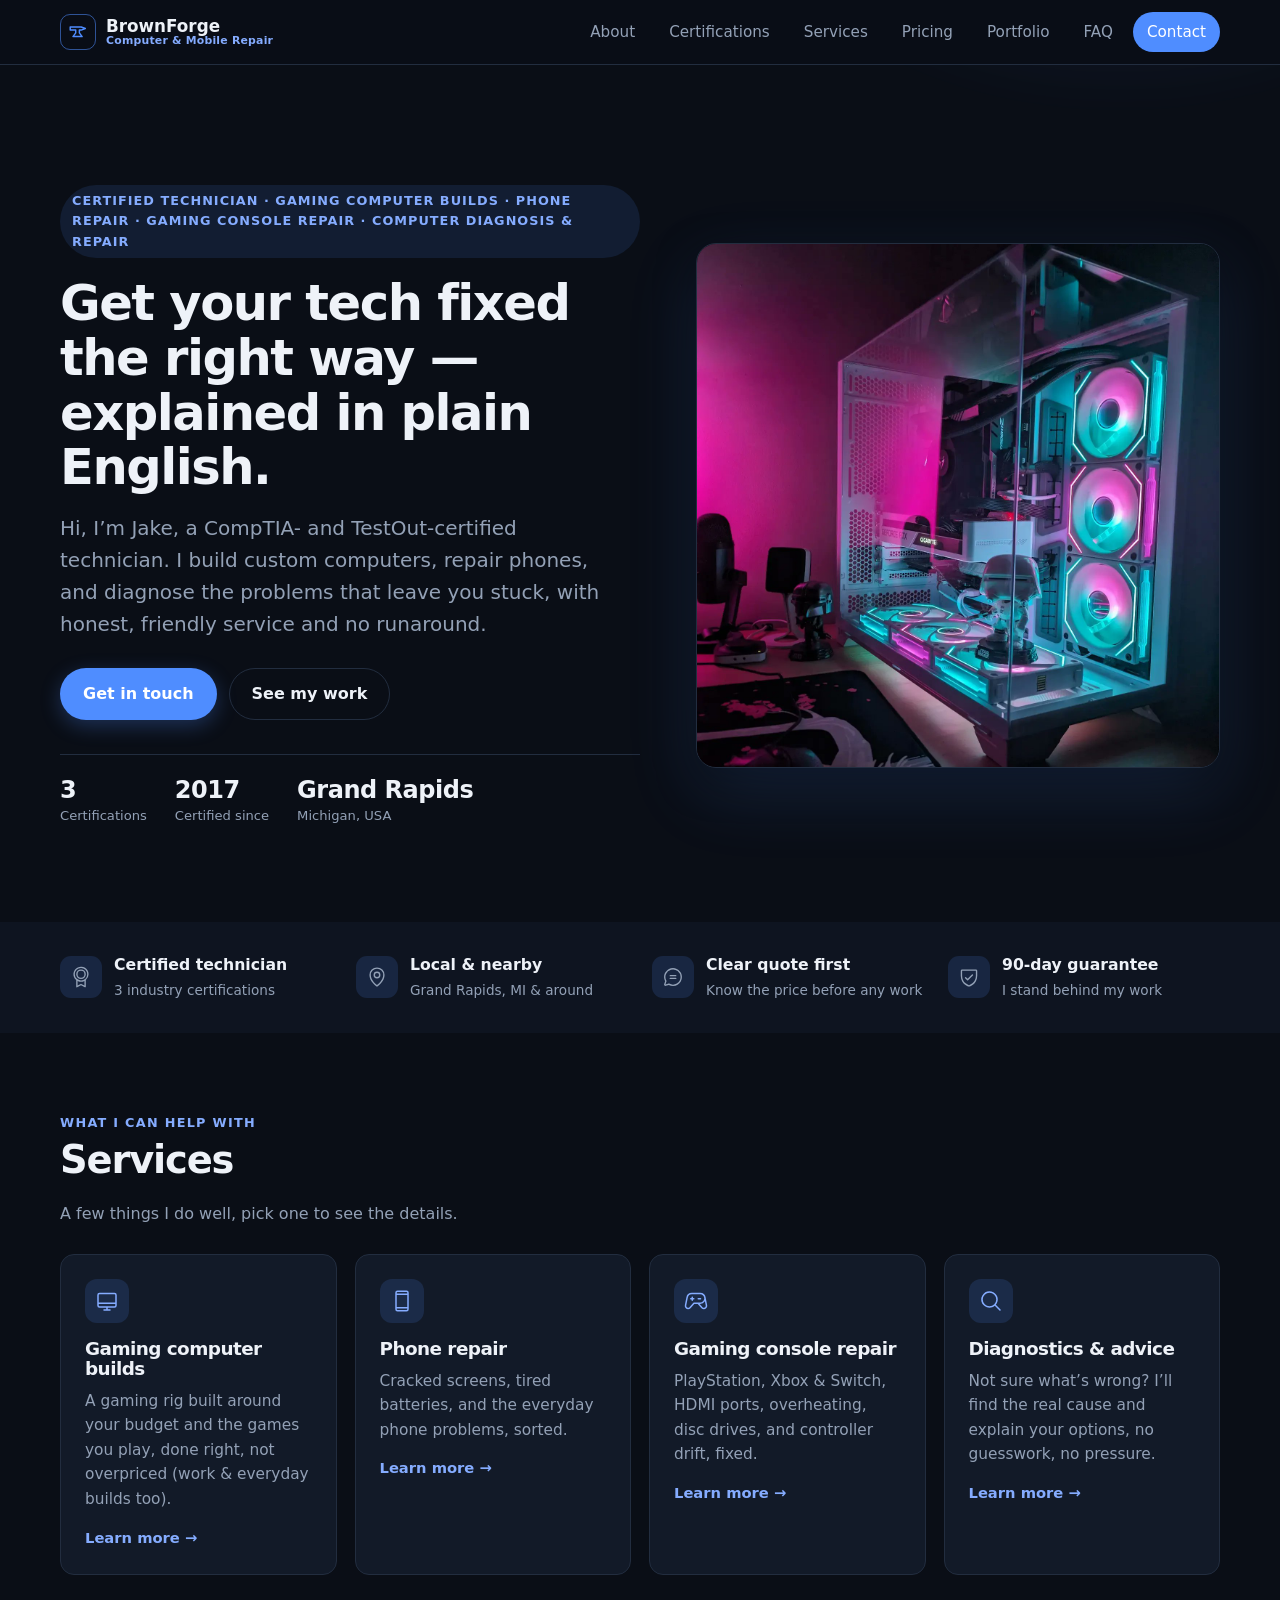
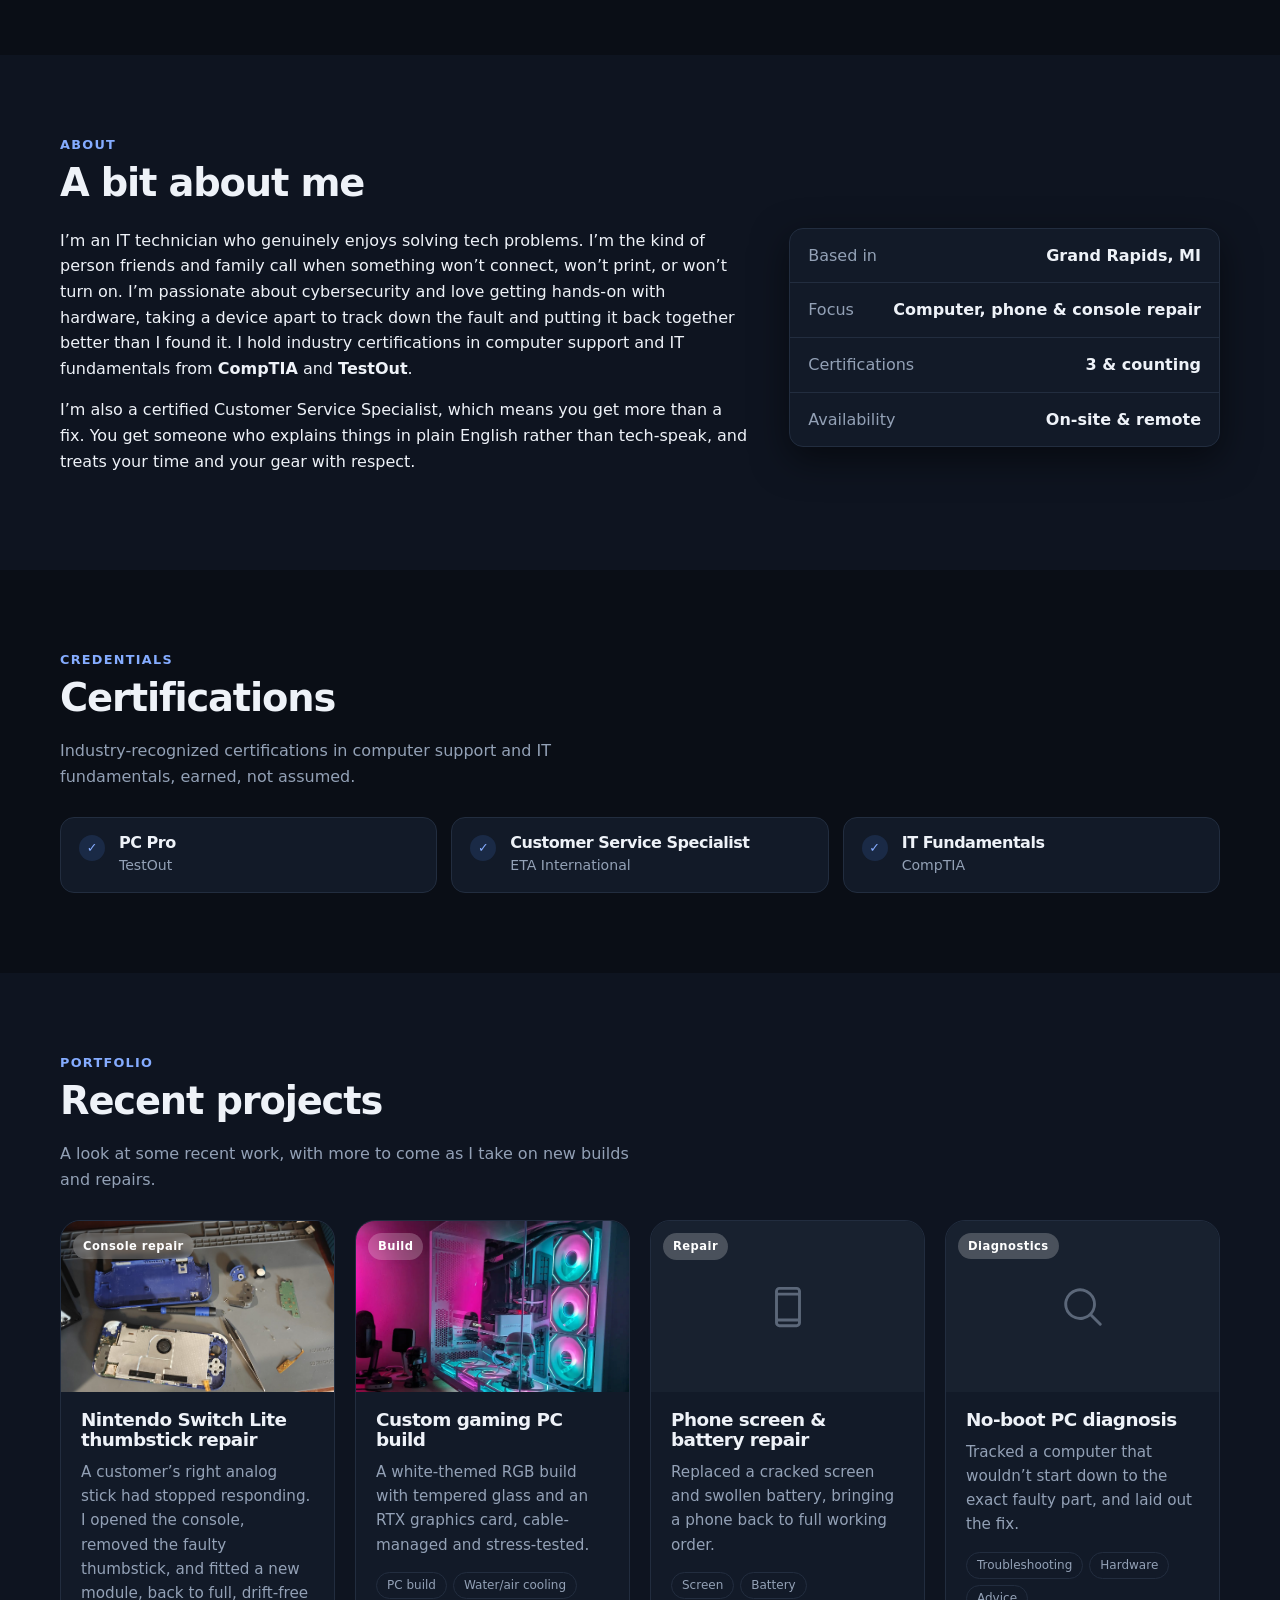
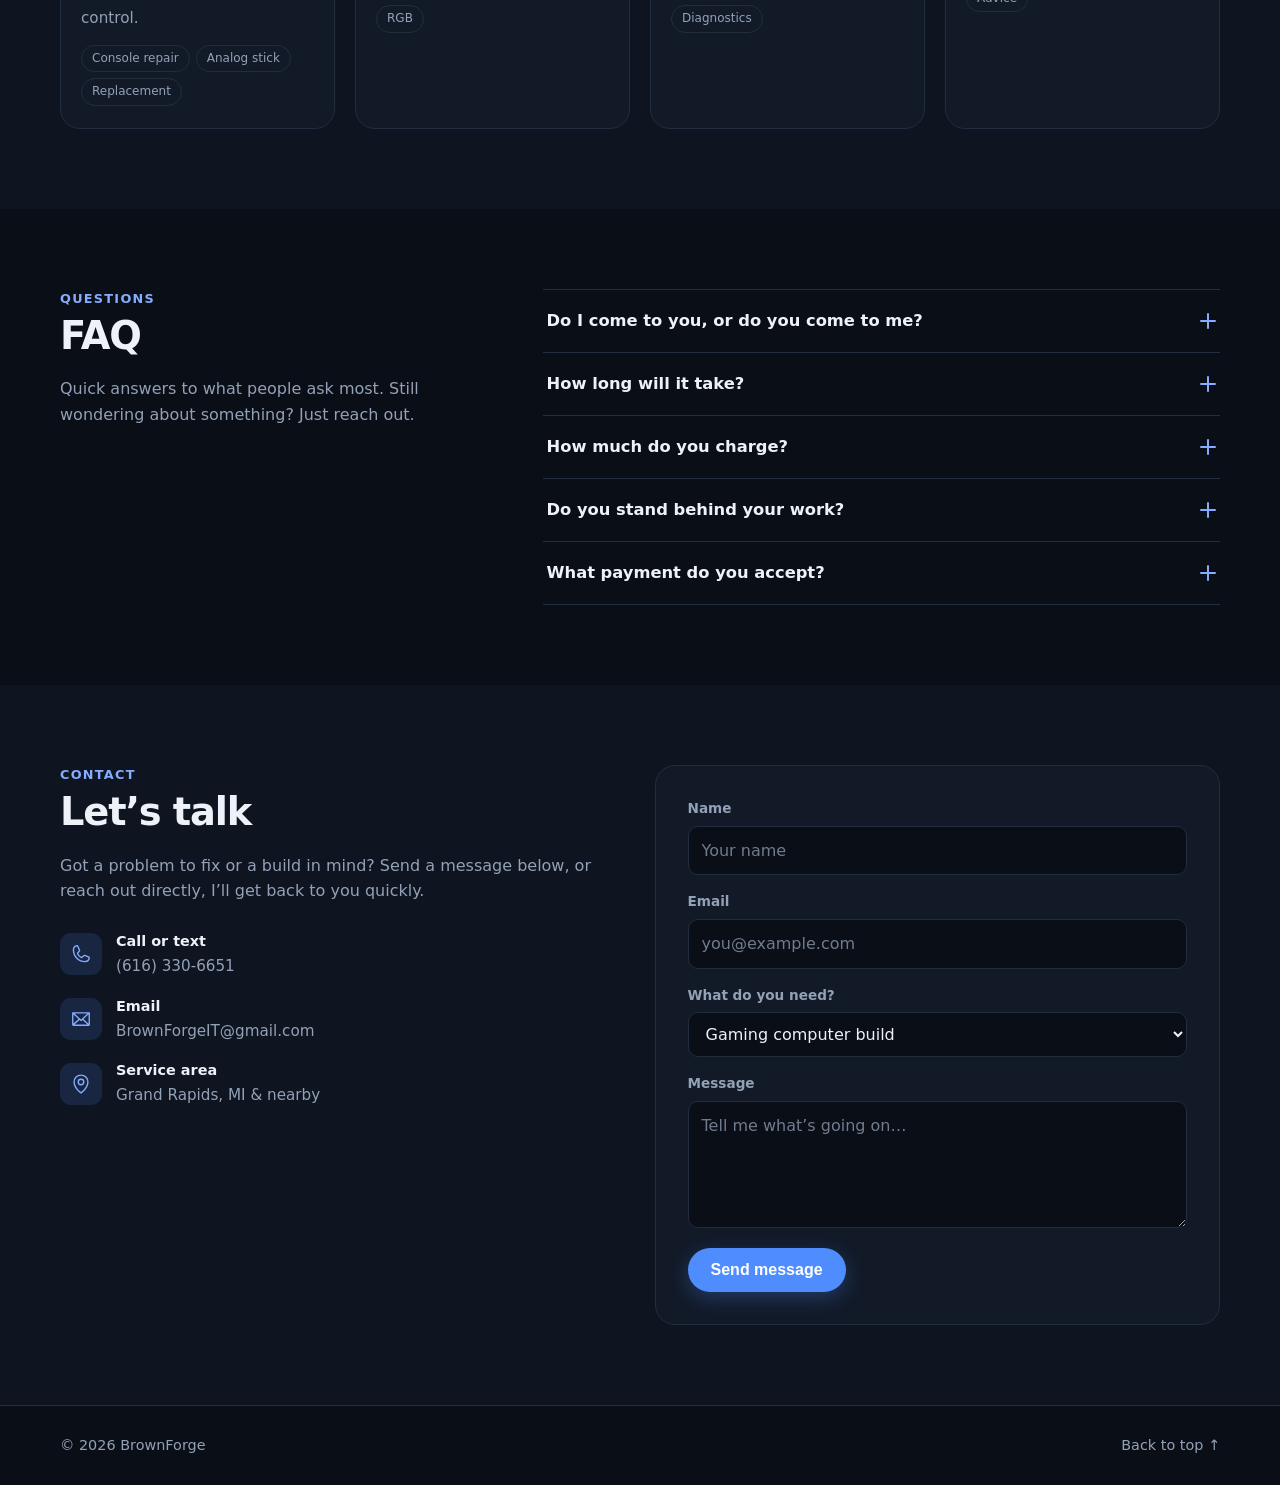
==== commit 2a9b2689: "Remove em-dashes from body copy site-wide (keep hero slogan) Replace spaced em-dashes with commas ac" ====
--- a/index.html
+++ b/index.html
@@ -65,9 +65,9 @@
           <p class="eyebrow">Certified technician · Gaming computer builds · phone repair · gaming console repair · computer diagnosis &amp; repair</p>
           <h1>Get your tech fixed the right&nbsp;way &mdash;<br />explained in plain English.</h1>
           <p class="lede">
-            Hi, I&rsquo;m Jake &mdash; a CompTIA- and TestOut-certified
+            Hi, I&rsquo;m Jake, a CompTIA- and TestOut-certified
             technician. I build custom computers, repair phones, and diagnose
-            the problems that leave you stuck &mdash; with honest, friendly
+            the problems that leave you stuck, with honest, friendly
             service and no runaround.
           </p>
           <div class="hero-actions">
@@ -117,35 +117,35 @@
         <p class="kicker">What I can help with</p>
         <h2>Services</h2>
         <p class="section-lede">
-          A few things I do well &mdash; pick one to see the details.
+          A few things I do well, pick one to see the details.
         </p>
 
         <div class="cards">
           <a class="card" href="pc-builds.html">
             <div class="card-ico" aria-hidden="true"><svg class="ico" viewBox="0 0 256 256" fill="currentColor" aria-hidden="true"><path d="M208,40H48A24,24,0,0,0,24,64V176a24,24,0,0,0,24,24h72v16H96a8,8,0,0,0,0,16h64a8,8,0,0,0,0-16H136V200h72a24,24,0,0,0,24-24V64A24,24,0,0,0,208,40ZM48,56H208a8,8,0,0,1,8,8v80H40V64A8,8,0,0,1,48,56ZM208,184H48a8,8,0,0,1-8-8V160H216v16A8,8,0,0,1,208,184Z"/></svg></div>
             <h3>Gaming computer builds</h3>
-            <p>A gaming rig built around your budget and the games you play &mdash; done right, not overpriced (work &amp; everyday builds too).</p>
+            <p>A gaming rig built around your budget and the games you play, done right, not overpriced (work &amp; everyday builds too).</p>
             <span class="card-link">Learn more &rarr;</span>
           </a>
 
           <a class="card" href="phone-repair.html">
             <div class="card-ico" aria-hidden="true"><svg class="ico" viewBox="0 0 256 256" fill="currentColor" aria-hidden="true"><path d="M176,16H80A24,24,0,0,0,56,40V216a24,24,0,0,0,24,24h96a24,24,0,0,0,24-24V40A24,24,0,0,0,176,16ZM72,64H184V192H72Zm8-32h96a8,8,0,0,1,8,8v8H72V40A8,8,0,0,1,80,32Zm96,192H80a8,8,0,0,1-8-8v-8H184v8A8,8,0,0,1,176,224Z"/></svg></div>
             <h3>Phone repair</h3>
-            <p>Cracked screens, tired batteries, and the everyday phone problems &mdash; sorted.</p>
+            <p>Cracked screens, tired batteries, and the everyday phone problems, sorted.</p>
             <span class="card-link">Learn more &rarr;</span>
           </a>
 
           <a class="card" href="console-repair.html">
             <div class="card-ico" aria-hidden="true"><svg class="ico" viewBox="0 0 256 256" fill="currentColor" aria-hidden="true"><path d="M176,112H152a8,8,0,0,1,0-16h24a8,8,0,0,1,0,16ZM104,96H96V88a8,8,0,0,0-16,0v8H72a8,8,0,0,0,0,16h8v8a8,8,0,0,0,16,0v-8h8a8,8,0,0,0,0-16ZM241.48,200.65a36,36,0,0,1-54.94,4.81c-.12-.12-.24-.24-.35-.37L146.48,160h-37L69.81,205.09l-.35.37A36.08,36.08,0,0,1,44,216,36,36,0,0,1,8.56,173.75a.68.68,0,0,1,0-.14L24.93,89.52A59.88,59.88,0,0,1,83.89,40H172a60.08,60.08,0,0,1,59,49.25c0,.06,0,.12,0,.18l16.37,84.17a.68.68,0,0,1,0,.14A35.74,35.74,0,0,1,241.48,200.65ZM172,144a44,44,0,0,0,0-88H83.89A43.9,43.9,0,0,0,40.68,92.37l0,.13L24.3,176.59A20,20,0,0,0,58,194.3l41.92-47.59a8,8,0,0,1,6-2.71Zm59.7,32.59-8.74-45A60,60,0,0,1,172,160h-4.2L198,194.31a20.09,20.09,0,0,0,17.46,5.39,20,20,0,0,0,16.23-23.11Z"/></svg></div>
             <h3>Gaming console repair</h3>
-            <p>PlayStation, Xbox &amp; Switch &mdash; HDMI ports, overheating, disc drives, and controller drift, fixed.</p>
+            <p>PlayStation, Xbox &amp; Switch, HDMI ports, overheating, disc drives, and controller drift, fixed.</p>
             <span class="card-link">Learn more &rarr;</span>
           </a>
 
           <a class="card" href="diagnostics.html">
             <div class="card-ico" aria-hidden="true"><svg class="ico" viewBox="0 0 256 256" fill="currentColor" aria-hidden="true"><path d="M229.66,218.34l-50.07-50.06a88.11,88.11,0,1,0-11.31,11.31l50.06,50.07a8,8,0,0,0,11.32-11.32ZM40,112a72,72,0,1,1,72,72A72.08,72.08,0,0,1,40,112Z"/></svg></div>
             <h3>Diagnostics &amp; advice</h3>
-            <p>Not sure what&rsquo;s wrong? I&rsquo;ll find the real cause and explain your options &mdash; no guesswork, no pressure.</p>
+            <p>Not sure what&rsquo;s wrong? I&rsquo;ll find the real cause and explain your options, no guesswork, no pressure.</p>
             <span class="card-link">Learn more &rarr;</span>
           </a>
         </div>
@@ -193,7 +193,7 @@
         <h2>Certifications</h2>
         <p class="section-lede">
           Industry-recognized certifications in computer support and IT
-          fundamentals &mdash; earned, not assumed.
+          fundamentals, earned, not assumed.
         </p>
 
         <div class="certs">
@@ -228,7 +228,7 @@
         <p class="kicker">Portfolio</p>
         <h2>Recent projects</h2>
         <p class="section-lede">
-          A look at some recent work &mdash; with more to come as I take on
+          A look at some recent work, with more to come as I take on
           new builds and repairs.
         </p>
 
@@ -242,7 +242,7 @@
             </div>
             <div class="project-body">
               <h3>Nintendo Switch Lite thumbstick repair</h3>
-              <p>A customer&rsquo;s right analog stick had stopped responding. I opened the console, removed the faulty thumbstick, and fitted a new module &mdash; back to full, drift-free control.</p>
+              <p>A customer&rsquo;s right analog stick had stopped responding. I opened the console, removed the faulty thumbstick, and fitted a new module, back to full, drift-free control.</p>
               <ul class="tags"><li>Console repair</li><li>Analog stick</li><li>Replacement</li></ul>
             </div>
           </a>
@@ -253,7 +253,7 @@
             </div>
             <div class="project-body">
               <h3>Custom gaming PC build</h3>
-              <p>A white-themed RGB build with tempered glass and an RTX graphics card — cable-managed and stress-tested.</p>
+              <p>A white-themed RGB build with tempered glass and an RTX graphics card, cable-managed and stress-tested.</p>
               <ul class="tags"><li>PC build</li><li>Water/air cooling</li><li>RGB</li></ul>
             </div>
           </a>
@@ -294,15 +294,15 @@
           </details>
           <details class="faq-item">
             <summary>How long will it take?<span class="faq-mark" aria-hidden="true"></span></summary>
-            <p>Diagnostics are often same-day. Phone screen, battery, and many console repairs are typically done within a day of the part arriving. Custom builds depend on parts &mdash; most components show up within a few days, with rarer parts taking up to about two weeks.</p>
+            <p>Diagnostics are often same-day. Phone screen, battery, and many console repairs are typically done within a day of the part arriving. Custom builds depend on parts. Most components show up within a few days, with rarer parts taking up to about two weeks.</p>
           </details>
           <details class="faq-item">
             <summary>How much do you charge?<span class="faq-mark" aria-hidden="true"></span></summary>
-            <p>Every job is a little different, so I&rsquo;ll always give you a clear quote up front before any work starts &mdash; no surprises. We diagnose first, then you decide whether to go ahead. A diagnostic is $40, and it&rsquo;s waived if you go ahead with the repair. See the <a href="pricing.html">pricing page</a> for typical ranges.</p>
+            <p>Every job is a little different, so I&rsquo;ll always give you a clear quote up front before any work starts, no surprises. We diagnose first, then you decide whether to go ahead. A diagnostic is $40, and it&rsquo;s waived if you go ahead with the repair. See the <a href="pricing.html">pricing page</a> for typical ranges.</p>
           </details>
           <details class="faq-item">
             <summary>Do you stand behind your work?<span class="faq-mark" aria-hidden="true"></span></summary>
-            <p>Absolutely &mdash; every job comes with a 90-day workmanship guarantee. If something I built or repaired has an issue related to my work, get in touch within 90 days and I&rsquo;ll make it right.</p>
+            <p>Absolutely, every job comes with a 90-day workmanship guarantee. If something I built or repaired has an issue related to my work, get in touch within 90 days and I&rsquo;ll make it right.</p>
           </details>
           <details class="faq-item">
             <summary>What payment do you accept?<span class="faq-mark" aria-hidden="true"></span></summary>
@@ -320,7 +320,7 @@
           <h2>Let&rsquo;s talk</h2>
           <p class="section-lede">
             Got a problem to fix or a build in mind? Send a message below, or
-            reach out directly &mdash; I&rsquo;ll get back to you quickly.
+            reach out directly, I&rsquo;ll get back to you quickly.
           </p>
           <ul class="contact-methods">
             <li>
@@ -373,7 +373,7 @@
           </form>
           <div class="form-success" id="formSuccess" hidden>
             <span class="c-ico" aria-hidden="true" style="margin:0 auto 14px"><svg class="ico" viewBox="0 0 256 256" fill="currentColor" aria-hidden="true"><path d="M173.66,98.34a8,8,0,0,1,0,11.32l-56,56a8,8,0,0,1-11.32,0l-24-24a8,8,0,0,1,11.32-11.32L112,148.69l50.34-50.35A8,8,0,0,1,173.66,98.34ZM232,128A104,104,0,1,1,128,24,104.11,104.11,0,0,1,232,128Zm-16,0a88,88,0,1,0-88,88A88.1,88.1,0,0,0,216,128Z"/></svg></span>
-            <h3>Message sent &mdash; thank you!</h3>
+            <h3>Message sent, thank you!</h3>
             <p>Thanks for reaching out. I&rsquo;ll get back to you at the email you provided as soon as I can.</p>
           </div>
         </div>
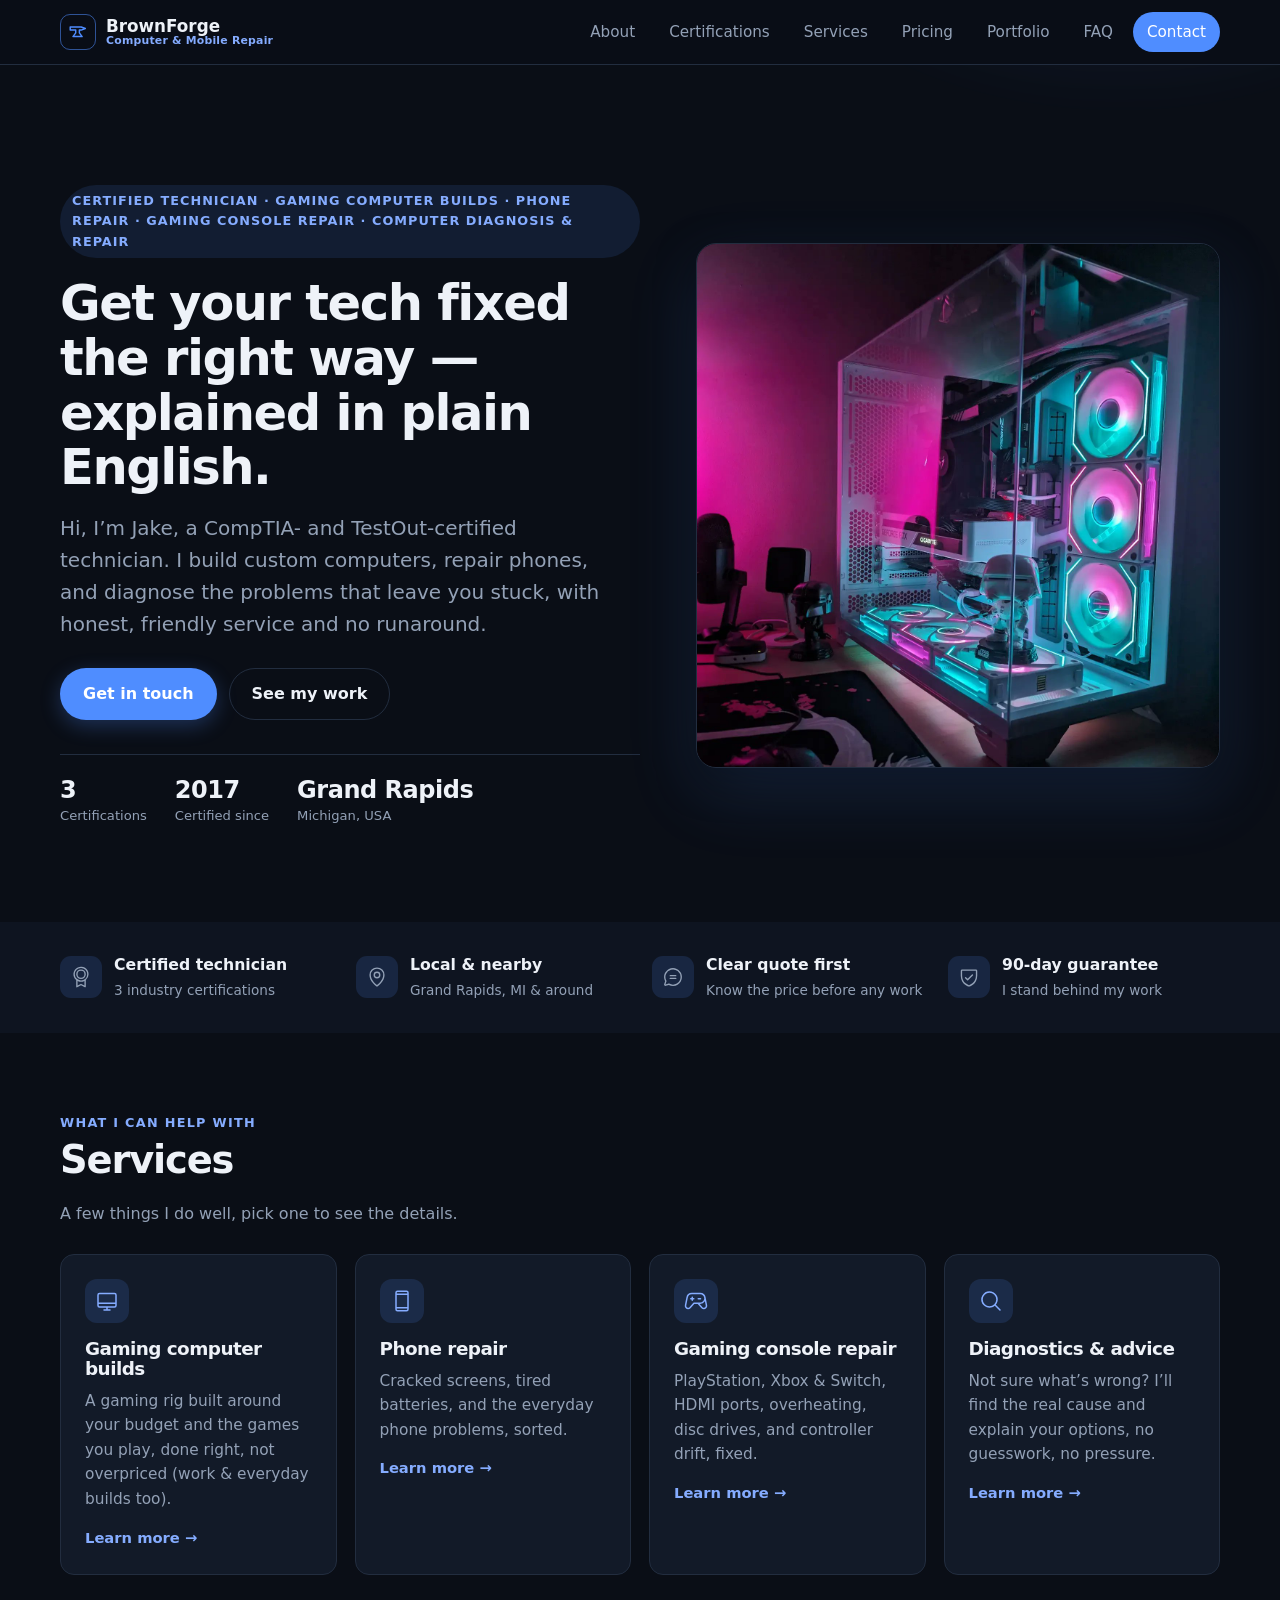
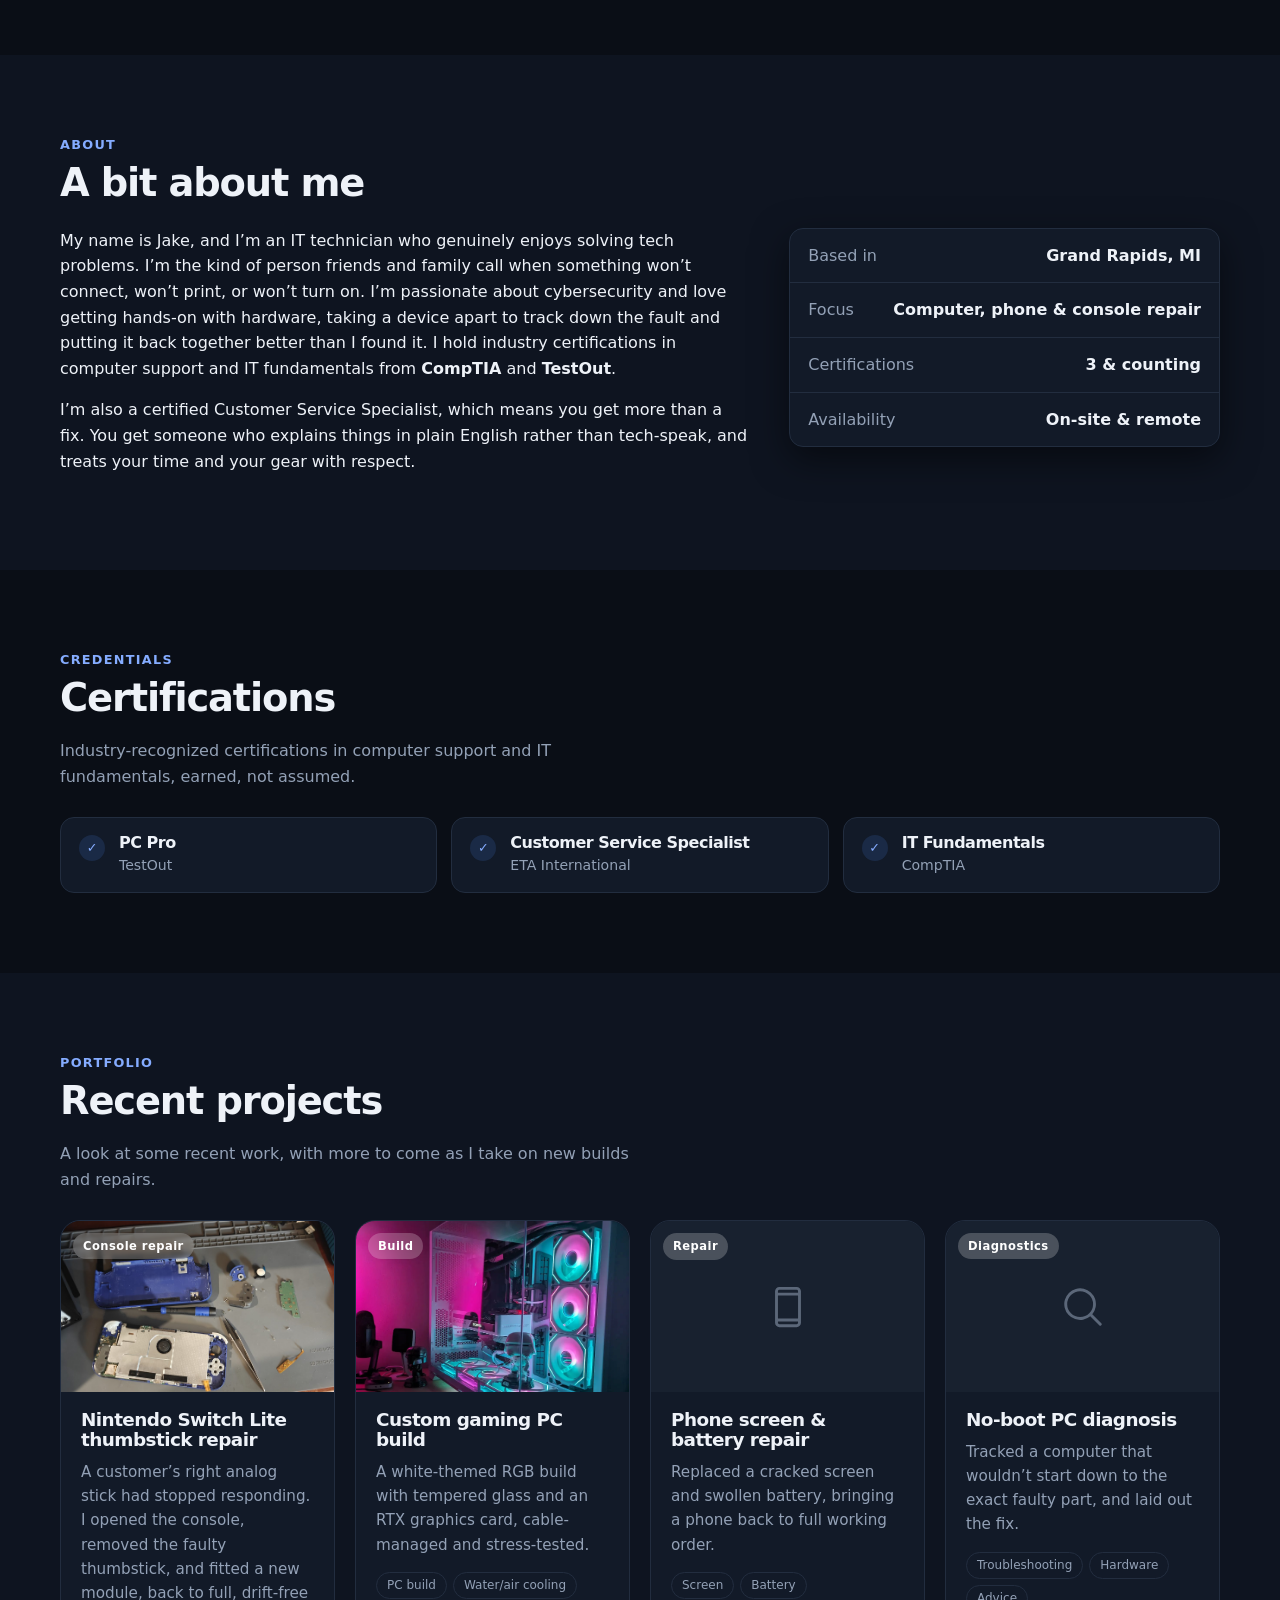
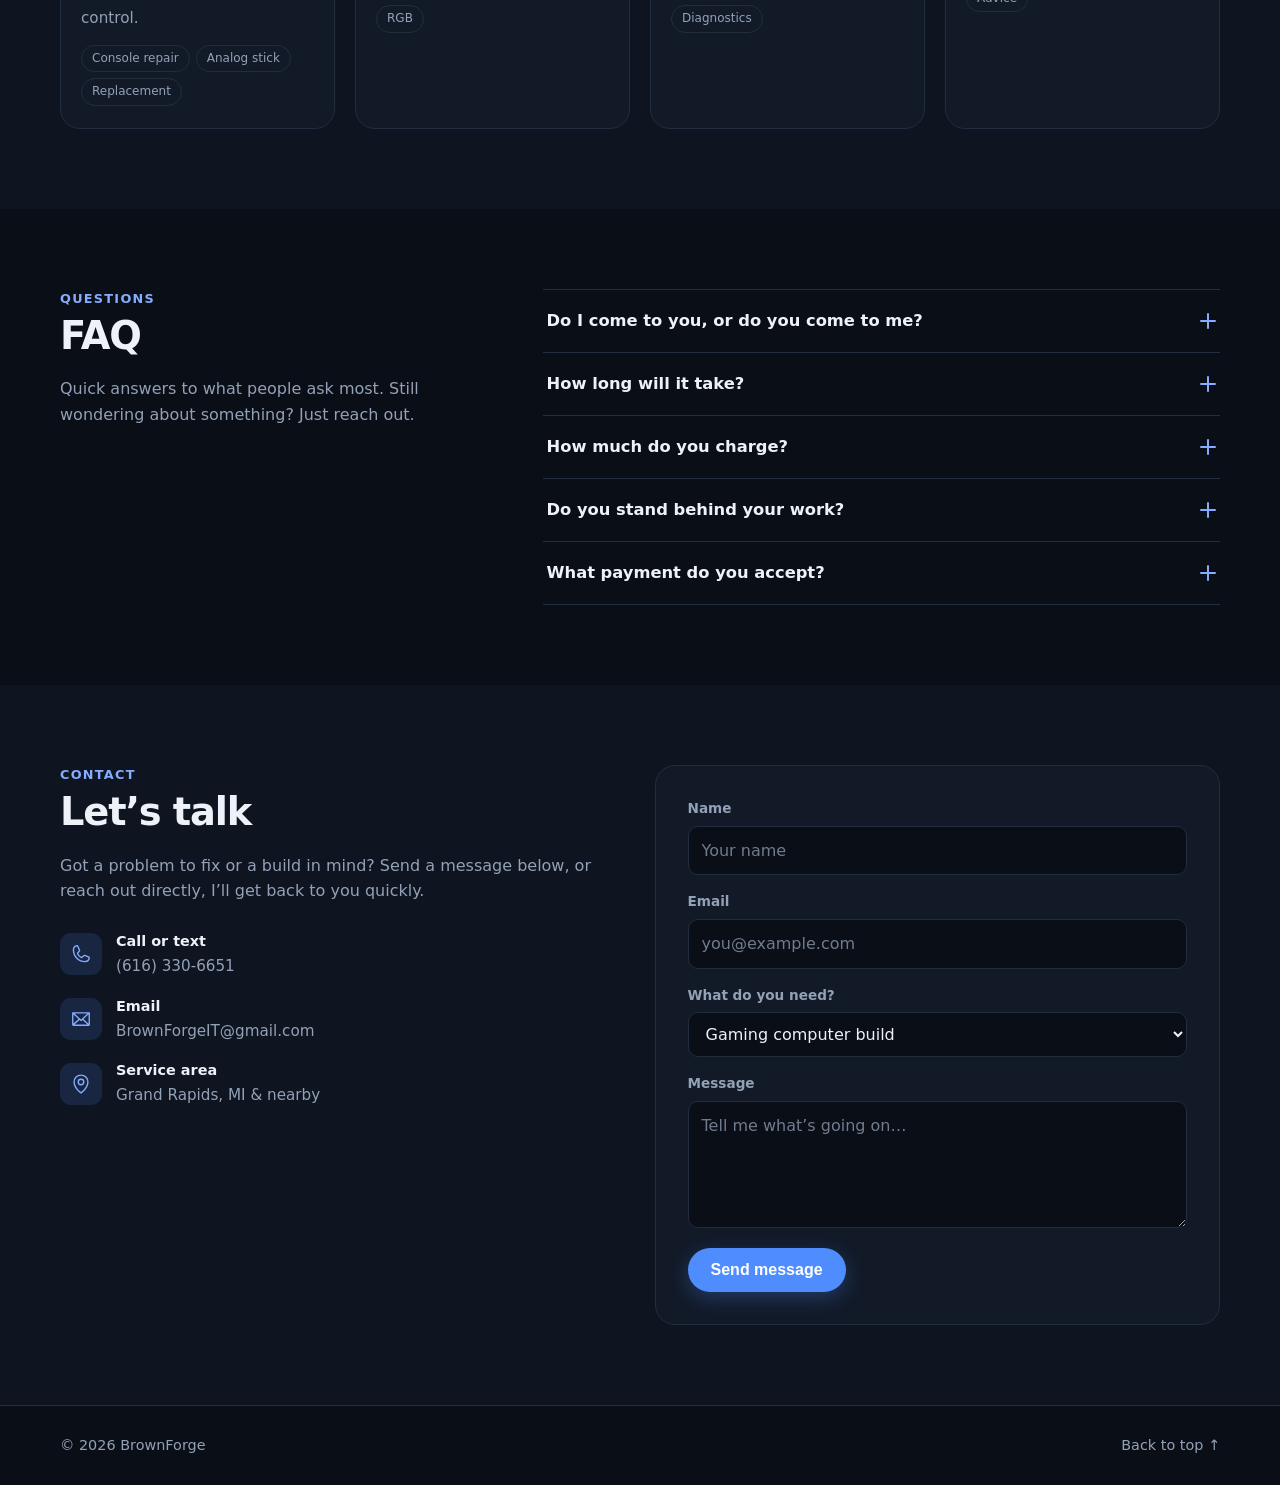
==== commit 0dd23d67: "Introduce by name at the start of the About section Open the About bio with "My name is Jake" before" ====
--- a/index.html
+++ b/index.html
@@ -160,8 +160,9 @@
         <div class="about-grid">
           <div>
             <p>
-              I&rsquo;m an IT technician who genuinely enjoys solving tech
-              problems. I&rsquo;m the kind of person friends and family call when
+              My name is Jake, and I&rsquo;m an IT technician who genuinely
+              enjoys solving tech problems. I&rsquo;m the kind of person friends
+              and family call when
               something won&rsquo;t connect, won&rsquo;t print, or won&rsquo;t
               turn on. I&rsquo;m passionate about cybersecurity and love getting
               hands-on with hardware, taking a device apart to track down the
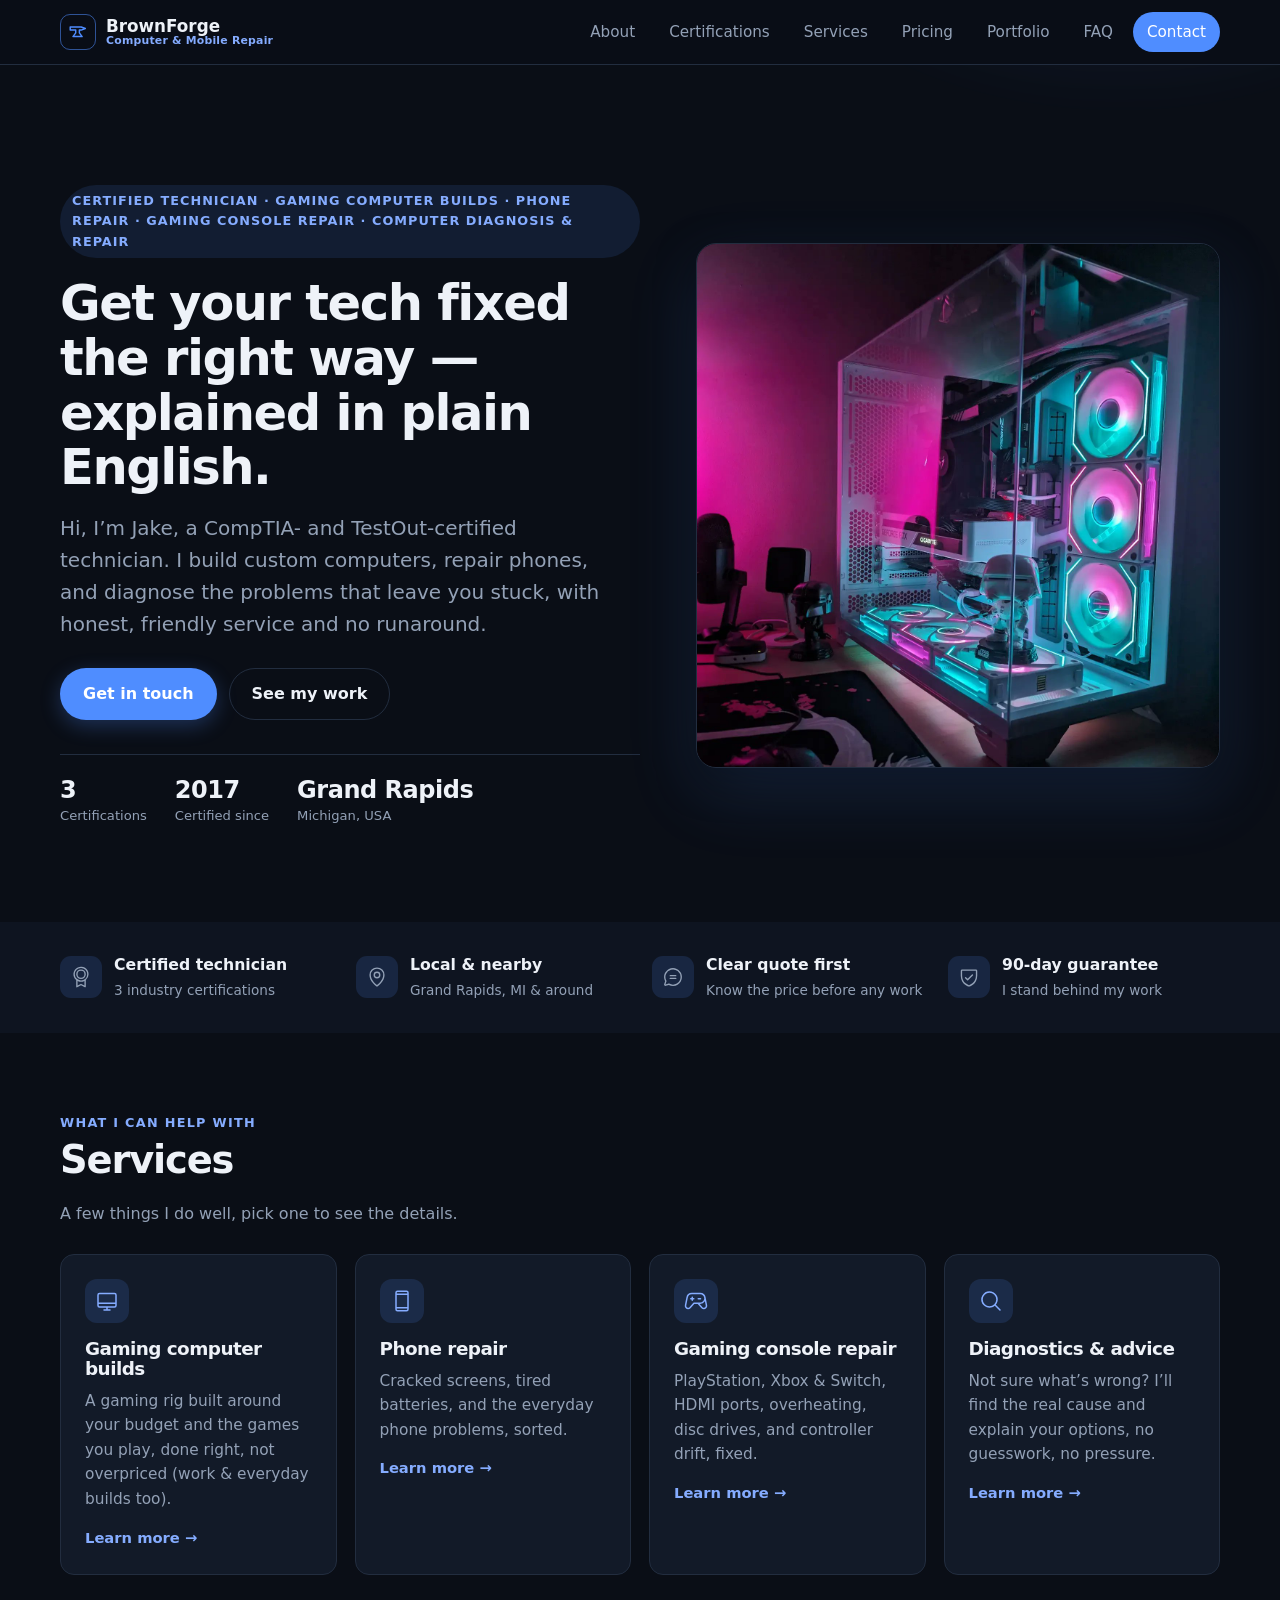
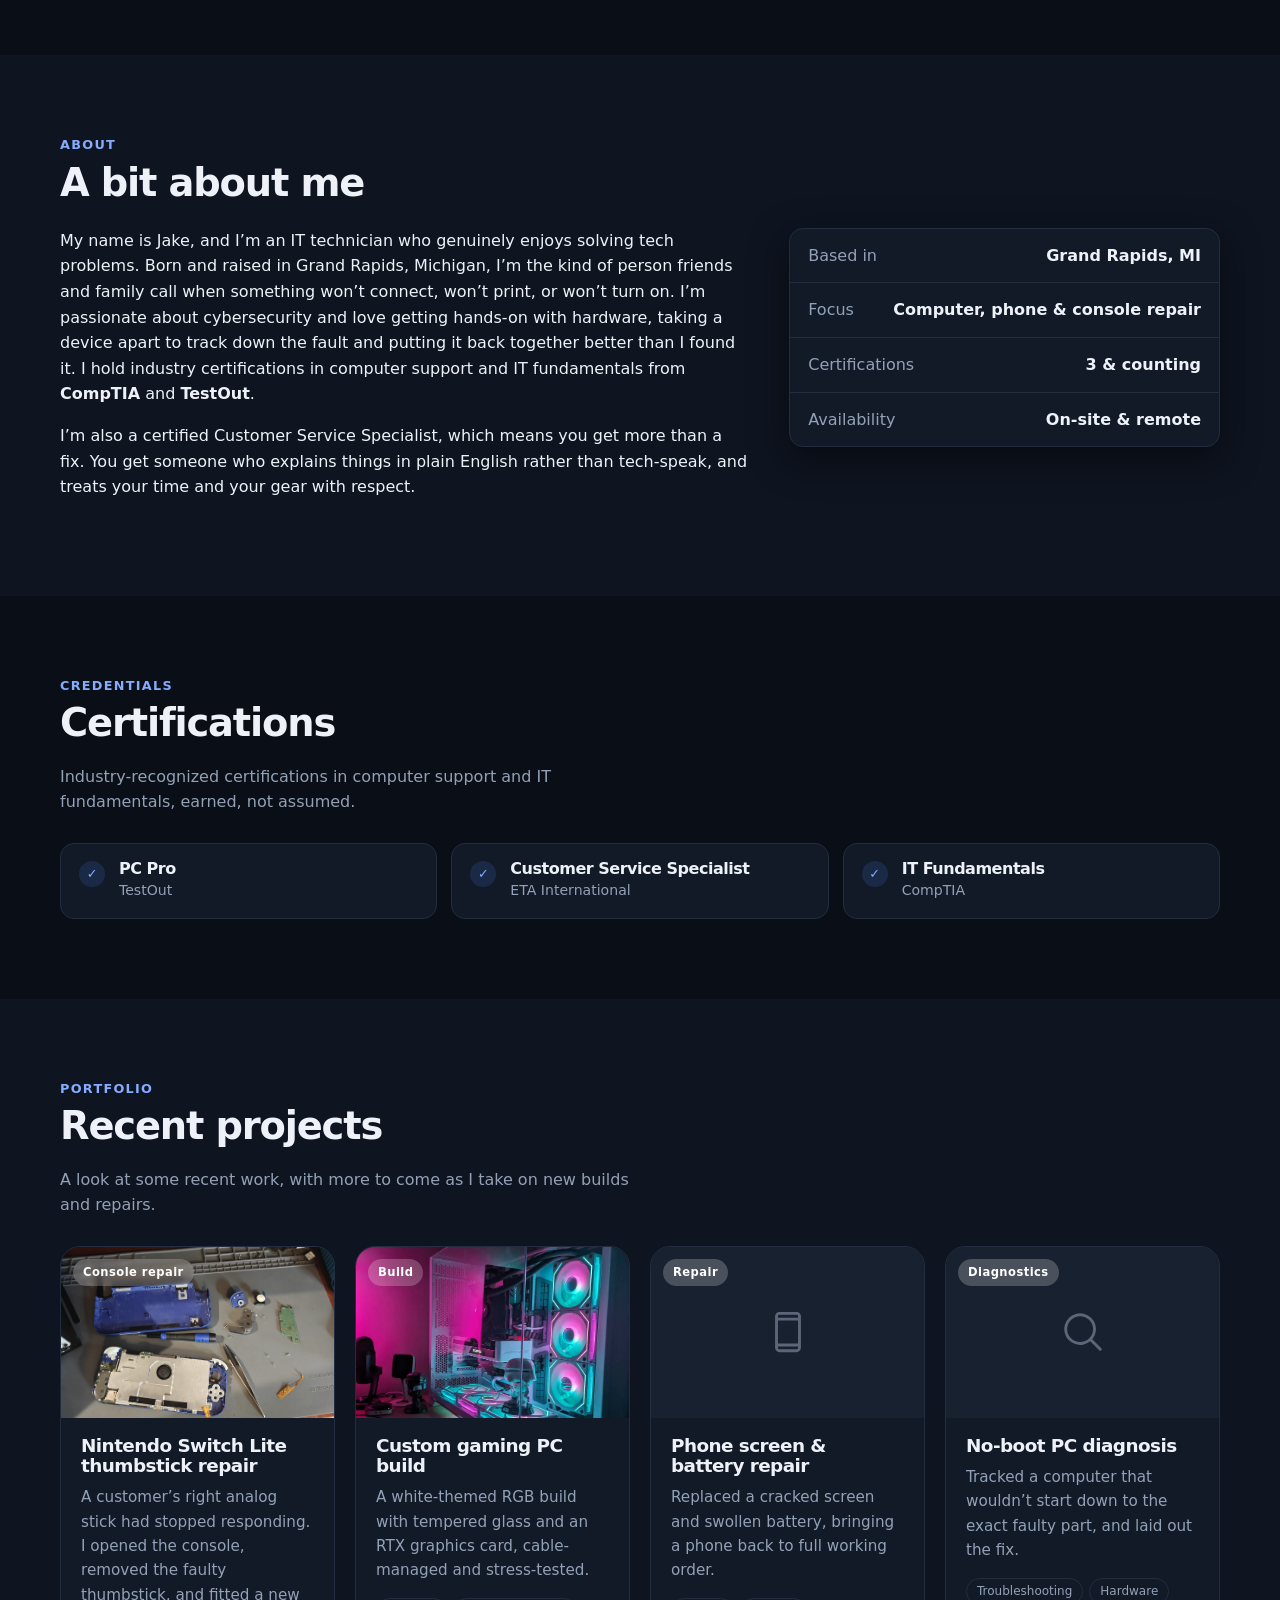
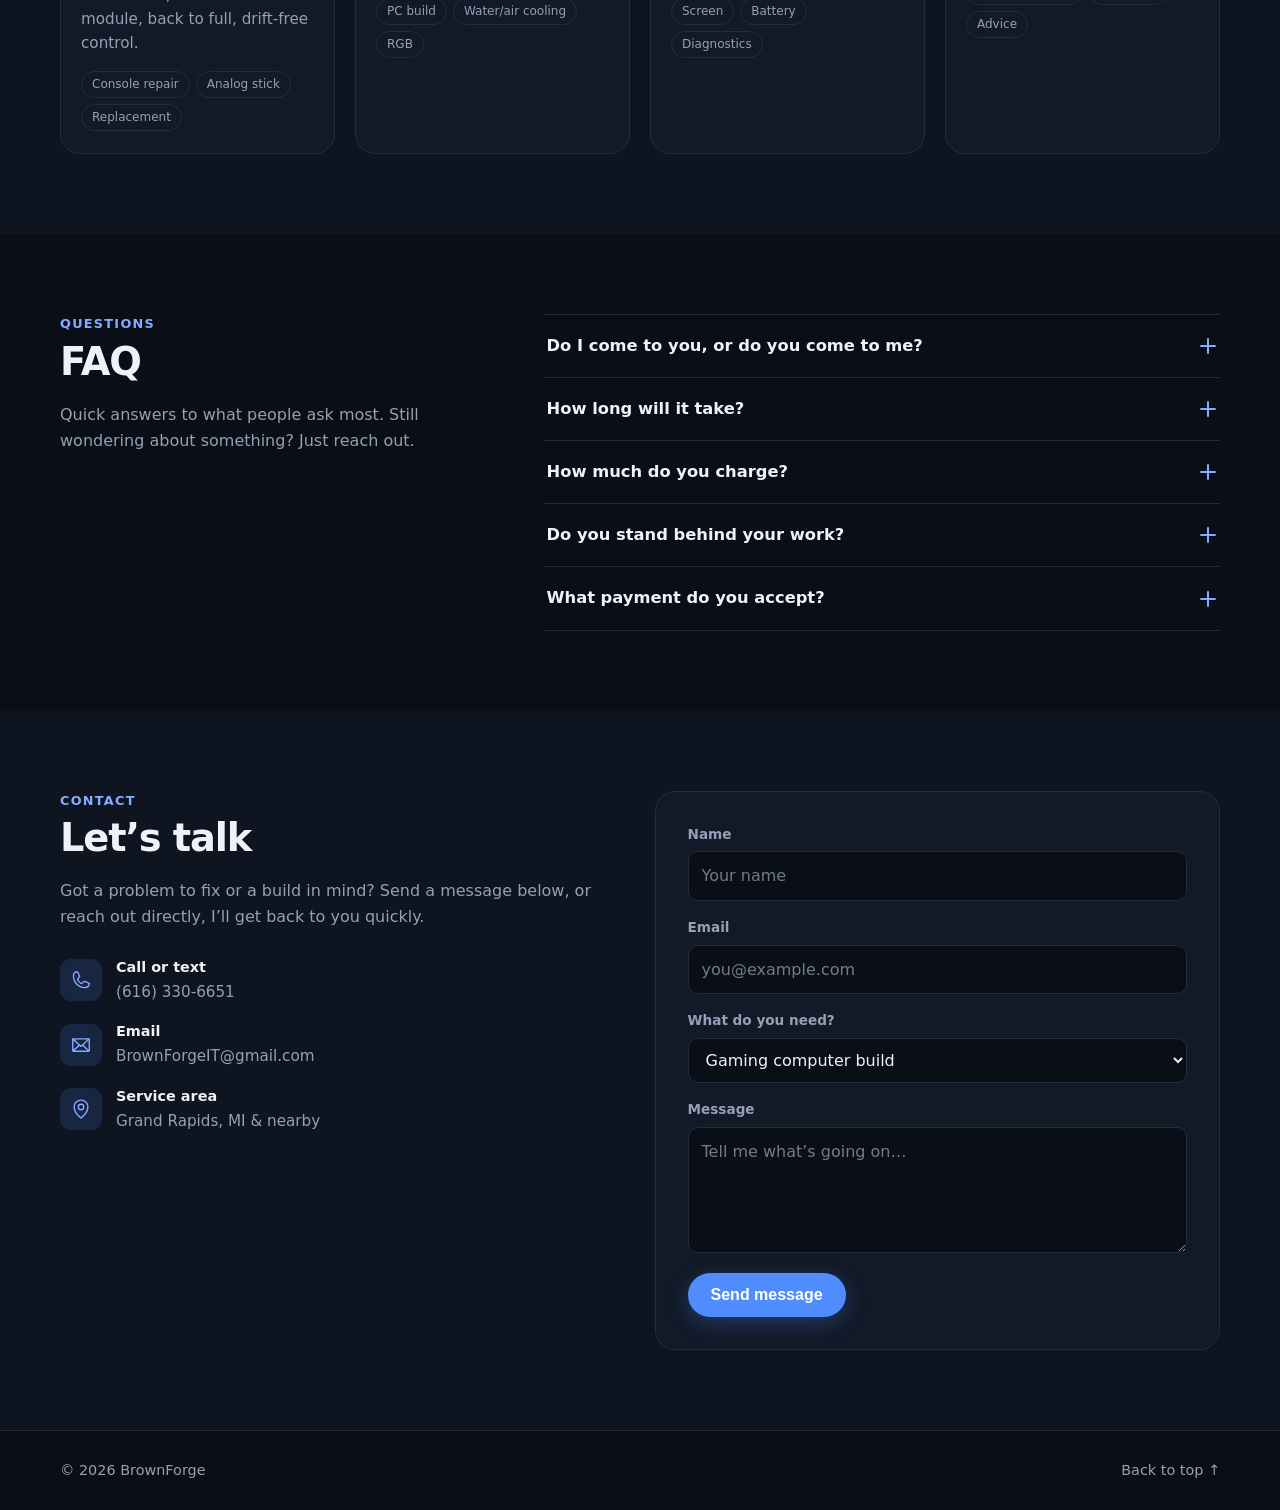
==== commit d3a5aa7f: "Mention born and raised in Grand Rapids in About Add a local-roots line ("Born and raised in Grand R" ====
--- a/index.html
+++ b/index.html
@@ -161,8 +161,8 @@
           <div>
             <p>
               My name is Jake, and I&rsquo;m an IT technician who genuinely
-              enjoys solving tech problems. I&rsquo;m the kind of person friends
-              and family call when
+              enjoys solving tech problems. Born and raised in Grand Rapids,
+              Michigan, I&rsquo;m the kind of person friends and family call when
               something won&rsquo;t connect, won&rsquo;t print, or won&rsquo;t
               turn on. I&rsquo;m passionate about cybersecurity and love getting
               hands-on with hardware, taking a device apart to track down the
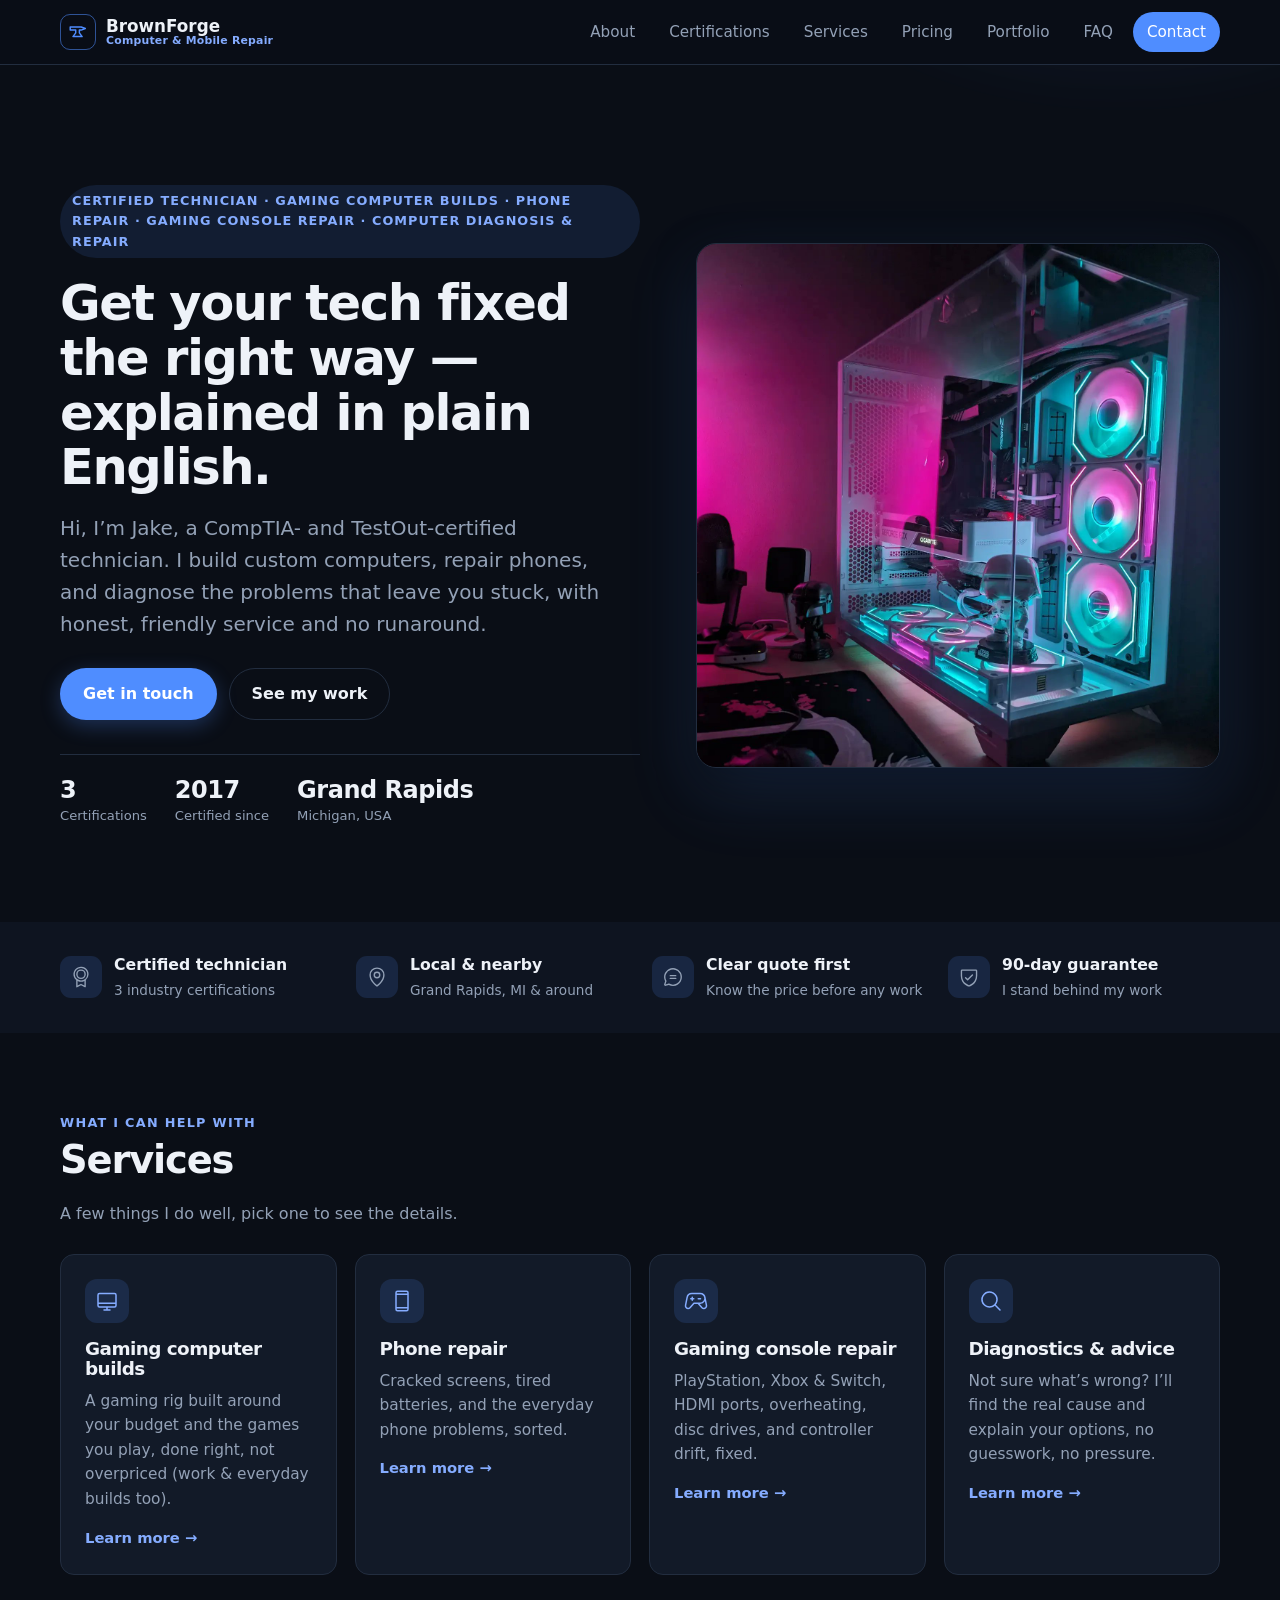
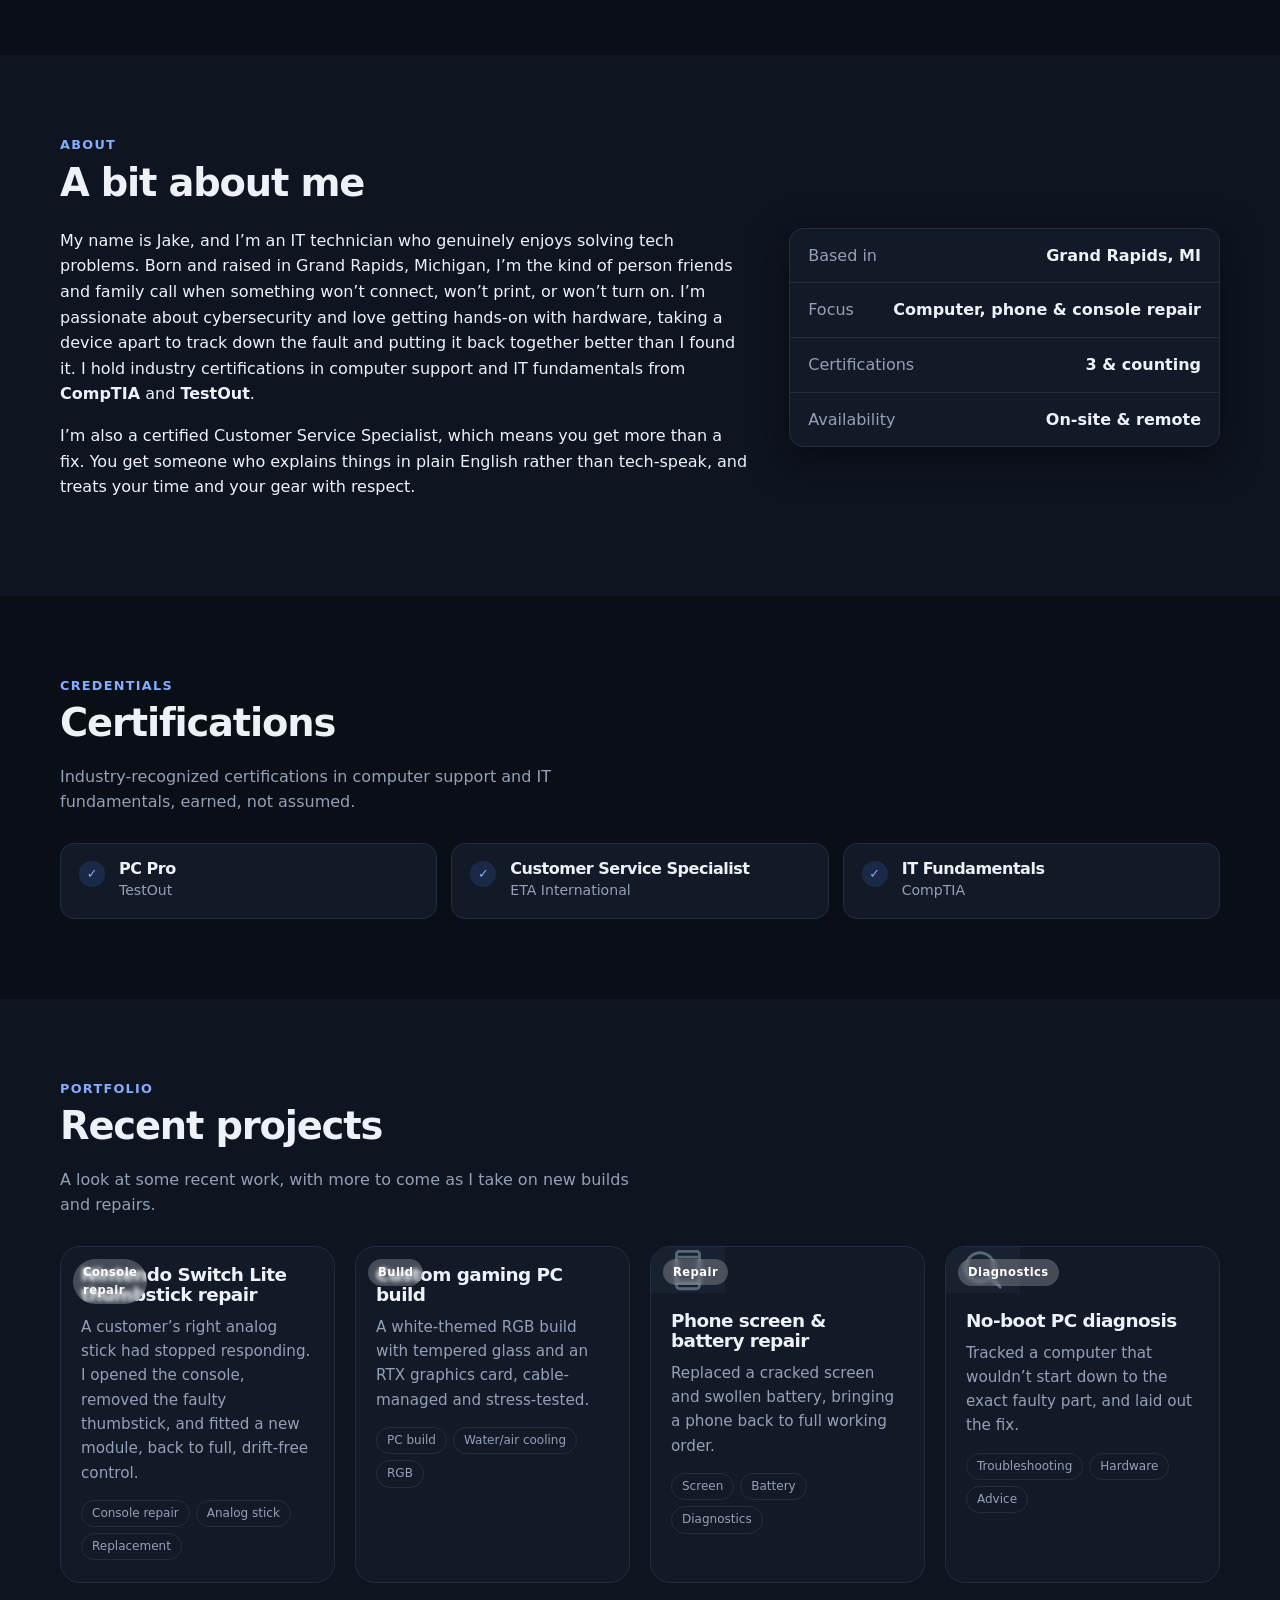
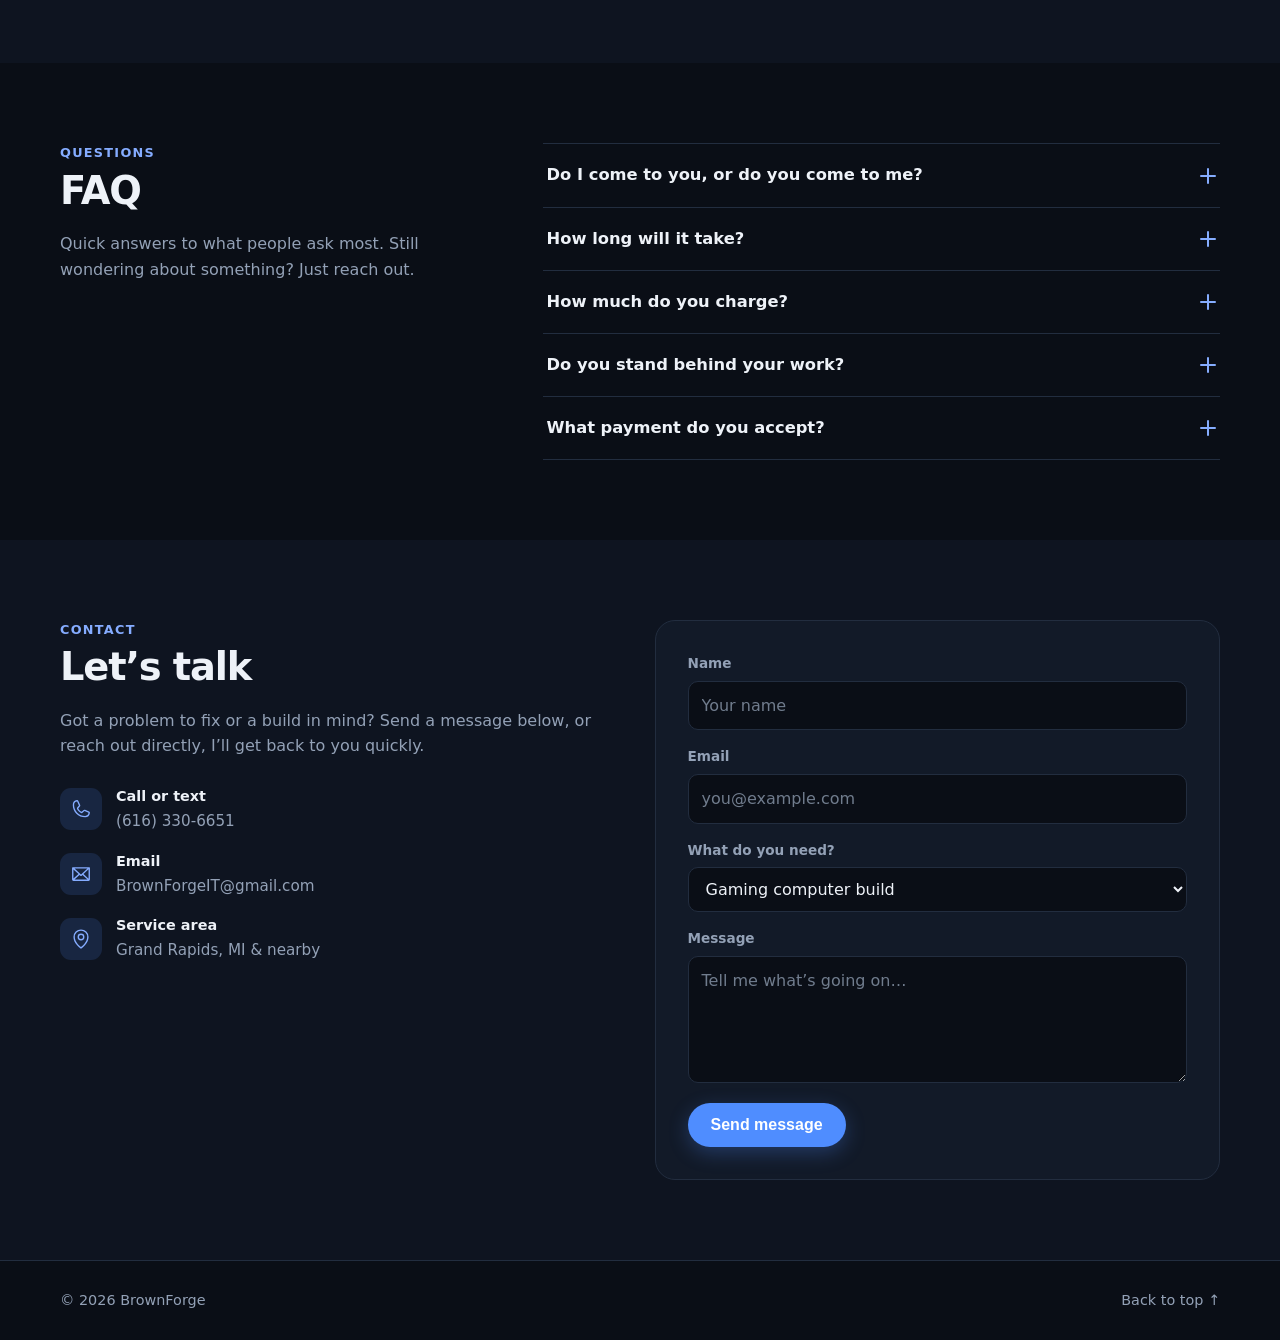
==== commit 864c58b1: "Open portfolio projects in a lightbox instead of jumping to top Convert the portfolio project cards " ====
--- a/index.html
+++ b/index.html
@@ -237,7 +237,7 @@
         <!--  EDIT ME: Duplicate a .project block for each real project.    -->
         <!-- ============================================================= -->
         <div class="projects">
-          <a class="project" href="#" aria-label="Nintendo Switch Lite thumbstick repair">
+          <button type="button" class="project" aria-label="Nintendo Switch Lite thumbstick repair">
             <div class="project-thumb has-img" data-tag="Console repair">
               <img src="assets/switch-lite-thumbstick.jpg" alt="Nintendo Switch Lite opened on a repair mat — motherboard and blue housing separated, with the replacement right analog thumbstick module, a screwdriver and tweezers" />
             </div>
@@ -246,9 +246,9 @@
               <p>A customer&rsquo;s right analog stick had stopped responding. I opened the console, removed the faulty thumbstick, and fitted a new module, back to full, drift-free control.</p>
               <ul class="tags"><li>Console repair</li><li>Analog stick</li><li>Replacement</li></ul>
             </div>
-          </a>
-
-          <a class="project" href="#" aria-label="Project one">
+          </button>
+
+          <button type="button" class="project" aria-label="Project one">
             <div class="project-thumb has-img" data-tag="Build">
               <img src="assets/pc-build.jpg" alt="Custom white RGB gaming PC with tempered glass, RTX graphics card, and triple cooling fans" />
             </div>
@@ -257,25 +257,25 @@
               <p>A white-themed RGB build with tempered glass and an RTX graphics card, cable-managed and stress-tested.</p>
               <ul class="tags"><li>PC build</li><li>Water/air cooling</li><li>RGB</li></ul>
             </div>
-          </a>
-
-          <a class="project" href="#" aria-label="Project two">
+          </button>
+
+          <button type="button" class="project" aria-label="Project two">
             <div class="project-thumb" data-tag="Repair"><svg class="ico" viewBox="0 0 256 256" fill="currentColor" aria-hidden="true"><path d="M176,16H80A24,24,0,0,0,56,40V216a24,24,0,0,0,24,24h96a24,24,0,0,0,24-24V40A24,24,0,0,0,176,16ZM72,64H184V192H72Zm8-32h96a8,8,0,0,1,8,8v8H72V40A8,8,0,0,1,80,32Zm96,192H80a8,8,0,0,1-8-8v-8H184v8A8,8,0,0,1,176,224Z"/></svg></div>
             <div class="project-body">
               <h3>Phone screen &amp; battery repair</h3>
               <p>Replaced a cracked screen and swollen battery, bringing a phone back to full working order.</p>
               <ul class="tags"><li>Screen</li><li>Battery</li><li>Diagnostics</li></ul>
             </div>
-          </a>
-
-          <a class="project" href="#" aria-label="Project three">
+          </button>
+
+          <button type="button" class="project" aria-label="Project three">
             <div class="project-thumb" data-tag="Diagnostics"><svg class="ico" viewBox="0 0 256 256" fill="currentColor" aria-hidden="true"><path d="M229.66,218.34l-50.07-50.06a88.11,88.11,0,1,0-11.31,11.31l50.06,50.07a8,8,0,0,0,11.32-11.32ZM40,112a72,72,0,1,1,72,72A72.08,72.08,0,0,1,40,112Z"/></svg></div>
             <div class="project-body">
               <h3>No-boot PC diagnosis</h3>
               <p>Tracked a computer that wouldn&rsquo;t start down to the exact faulty part, and laid out the fix.</p>
               <ul class="tags"><li>Troubleshooting</li><li>Hardware</li><li>Advice</li></ul>
             </div>
-          </a>
+          </button>
         </div>
       </div>
     </section>
@@ -380,6 +380,22 @@
         </div>
       </div>
     </section>
+    <!-- Project lightbox (opened from the portfolio cards) -->
+    <div class="lightbox" id="lightbox" hidden>
+      <div class="lightbox-overlay" data-lb-close></div>
+      <div class="lightbox-dialog" role="dialog" aria-modal="true" aria-labelledby="lbTitle">
+        <button type="button" class="lightbox-close" data-lb-close aria-label="Close">
+          <svg class="ico" viewBox="0 0 256 256" fill="currentColor" aria-hidden="true"><path d="M205.66,194.34a8,8,0,0,1-11.32,11.32L128,139.31,61.66,205.66a8,8,0,0,1-11.32-11.32L116.69,128,50.34,61.66A8,8,0,0,1,61.66,50.34L128,116.69l66.34-66.35a8,8,0,0,1,11.32,11.32L139.31,128Z"/></svg>
+        </button>
+        <div class="lightbox-media" id="lbMedia"></div>
+        <div class="lightbox-info">
+          <h3 id="lbTitle"></h3>
+          <p id="lbDesc"></p>
+          <ul class="tags" id="lbTags"></ul>
+        </div>
+      </div>
+    </div>
+
   </main>
 
   <footer class="site-footer">
--- a/styles.css
+++ b/styles.css
@@ -397,6 +397,10 @@
   border-radius: var(--radius-lg);
   overflow: hidden;
   transition: transform .15s ease, box-shadow .15s, border-color .15s;
+  /* works as a <button>: strip native styling, keep it full-width */
+  appearance: none; -webkit-appearance: none;
+  width: 100%; padding: 0; margin: 0;
+  font: inherit; color: inherit; text-align: left; cursor: pointer;
 }
 .project:hover {
   transform: translateY(-4px);
@@ -444,6 +448,36 @@
   border-radius: 999px;
   padding: 3px 10px;
 }
+
+/* project lightbox */
+.lightbox { position: fixed; inset: 0; z-index: 100; display: grid; place-items: center; padding: 20px; }
+.lightbox[hidden] { display: none; }
+.lightbox-overlay { position: absolute; inset: 0; background: rgba(5, 8, 13, 0.78); backdrop-filter: blur(4px); }
+.lightbox-dialog {
+  position: relative; z-index: 1;
+  width: min(760px, 100%); max-height: 90vh; overflow: auto;
+  background: var(--surface); border: 1px solid var(--border);
+  border-radius: var(--radius-lg); box-shadow: var(--shadow);
+  animation: lb-in .18s ease;
+}
+@keyframes lb-in { from { opacity: 0; transform: translateY(12px); } to { opacity: 1; transform: none; } }
+.lightbox-close {
+  position: absolute; top: 12px; right: 12px; z-index: 2;
+  display: grid; place-items: center; width: 40px; height: 40px;
+  border: 0; border-radius: 999px; cursor: pointer;
+  background: rgba(10, 14, 22, 0.55); color: #fff; backdrop-filter: blur(4px);
+}
+.lightbox-close:hover { background: rgba(10, 14, 22, 0.85); }
+.lightbox-close .ico { width: 22px; height: 22px; }
+.lightbox-media { background: #0a0e16; display: grid; place-items: center; }
+.lightbox-media img { display: block; width: 100%; max-height: 60vh; object-fit: contain; }
+.lightbox-media .ico { width: 76px; height: 76px; color: var(--accent-strong); opacity: .6; margin: 52px 0; }
+.lightbox-info { padding: 22px 24px 26px; }
+.lightbox-info h3 { font-size: 1.4rem; margin: 0 0 8px; }
+.lightbox-info p { color: var(--text-soft); margin: 0; }
+.lightbox-info .tags { margin-top: 14px; }
+body.lb-open { overflow: hidden; }
+@media (prefers-reduced-motion: reduce) { .lightbox-dialog { animation: none; } }
 
 /* faq */
 .faq-head .section-lede { margin-top: 10px; }
